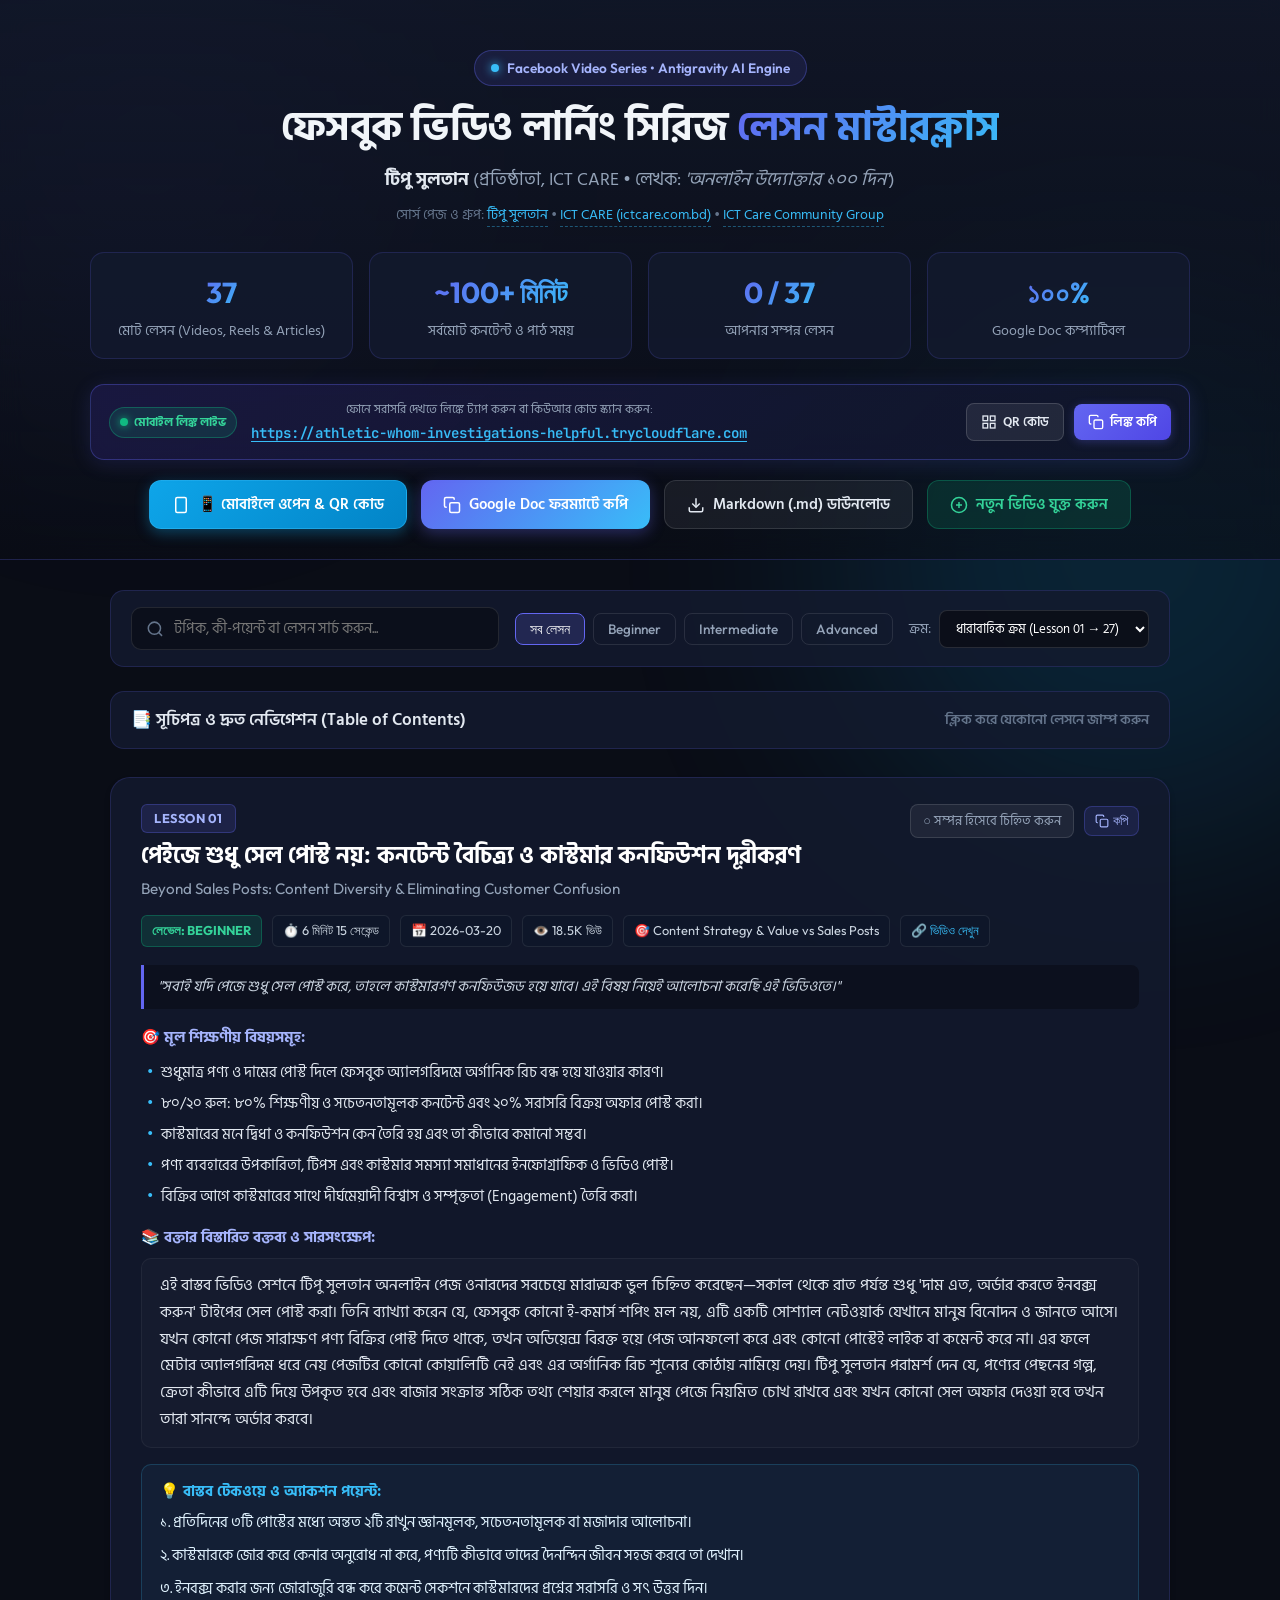
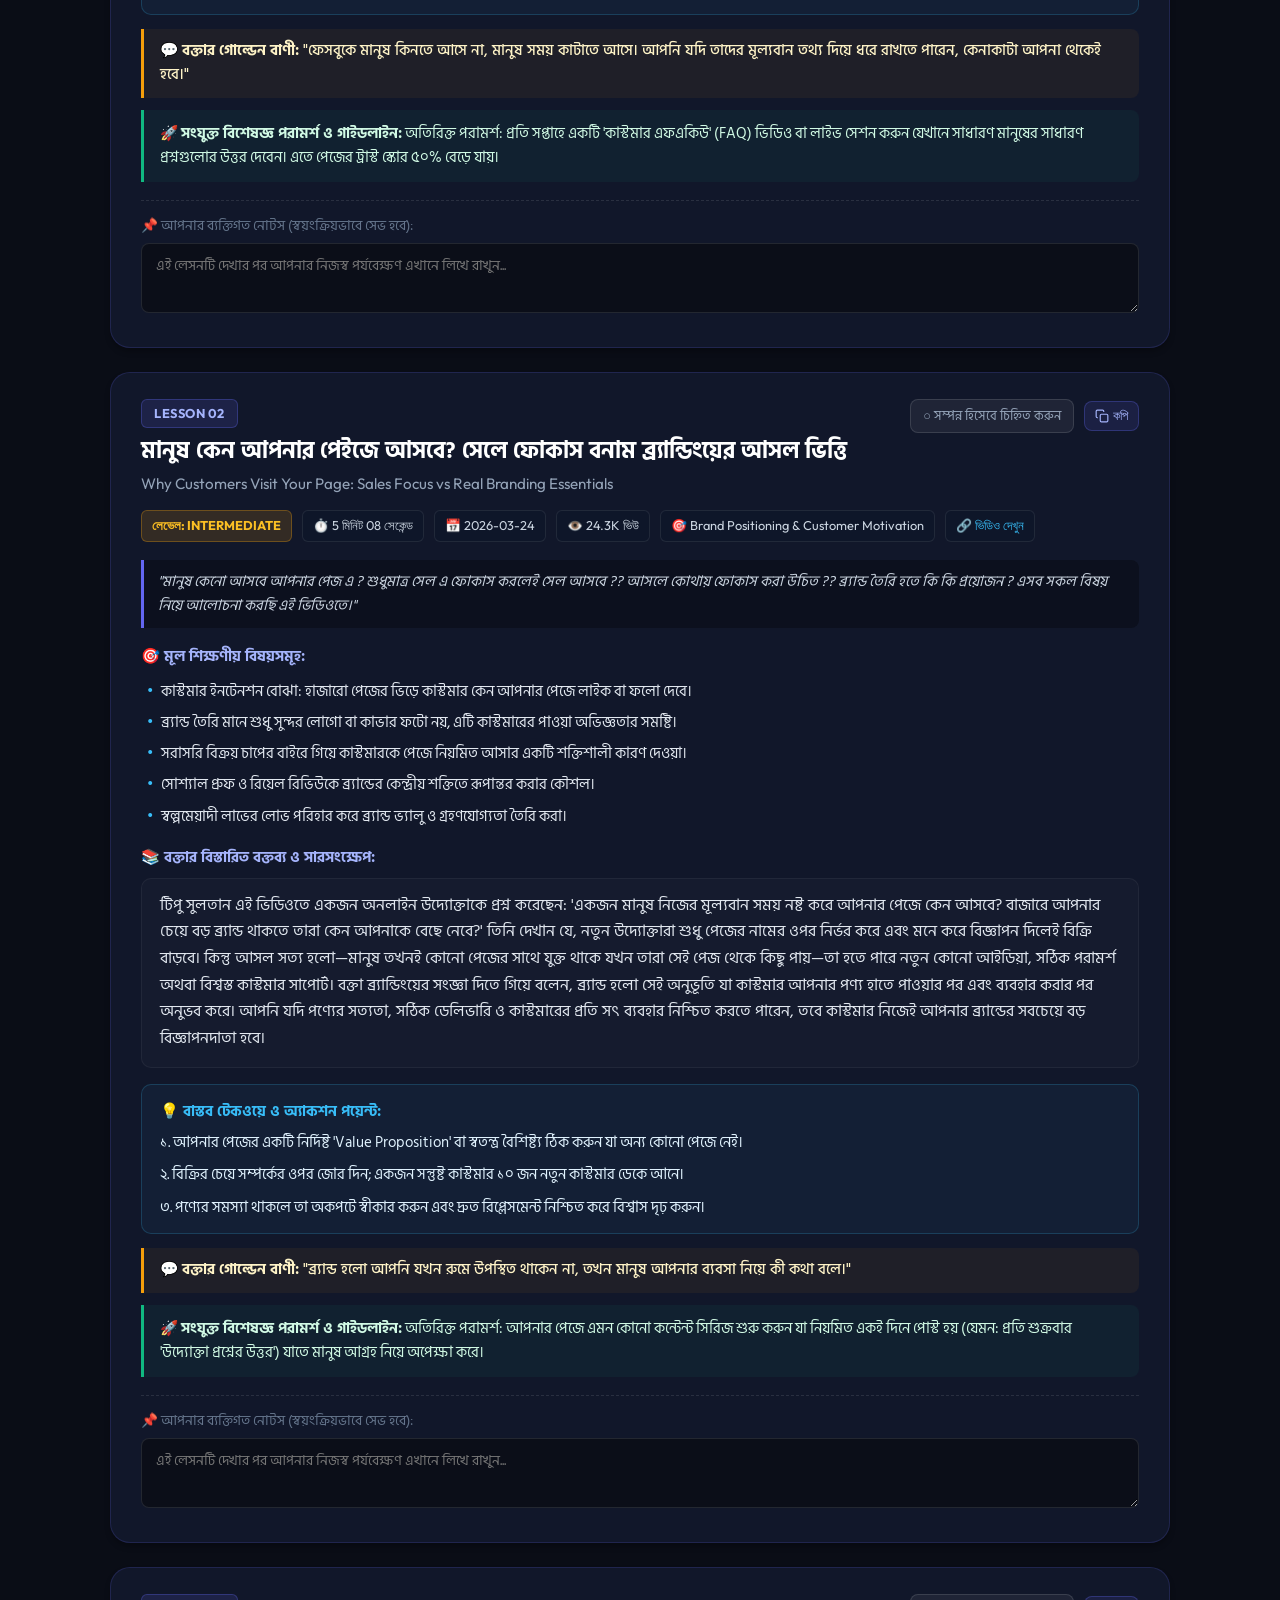
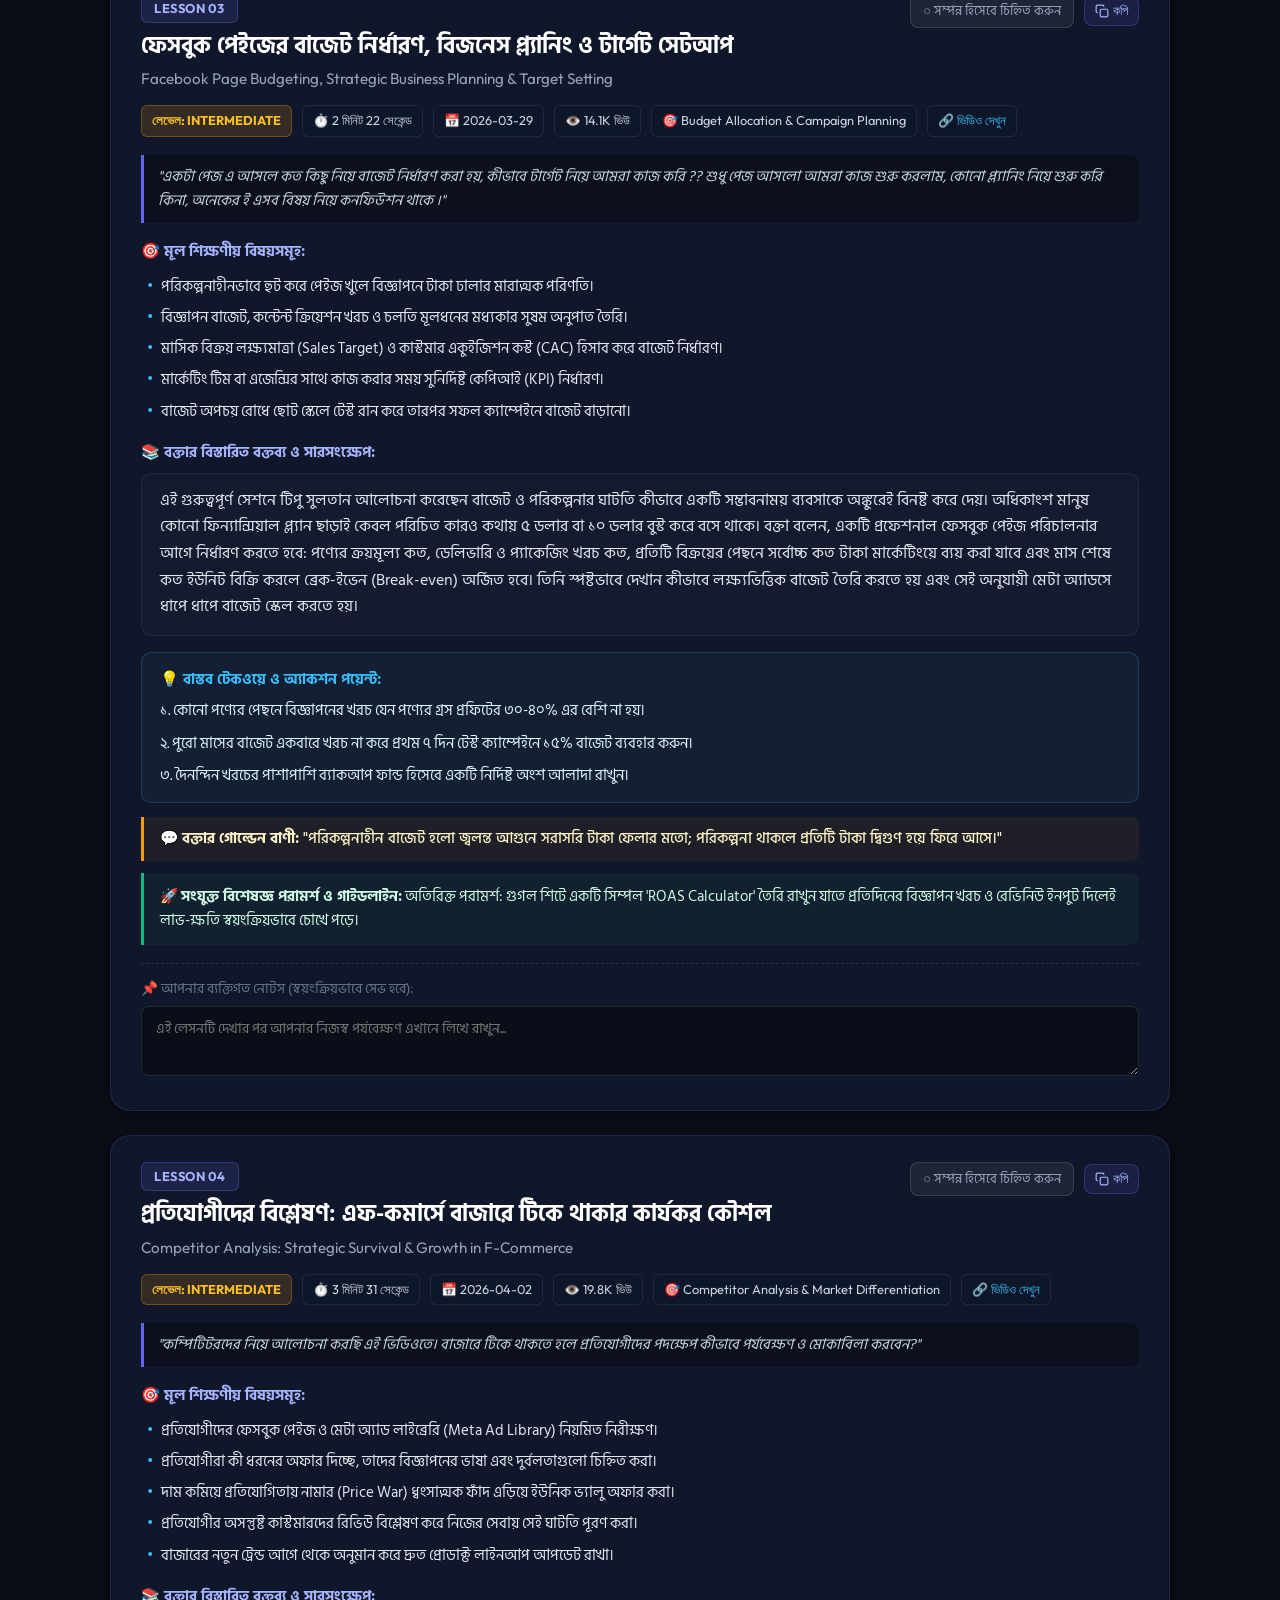
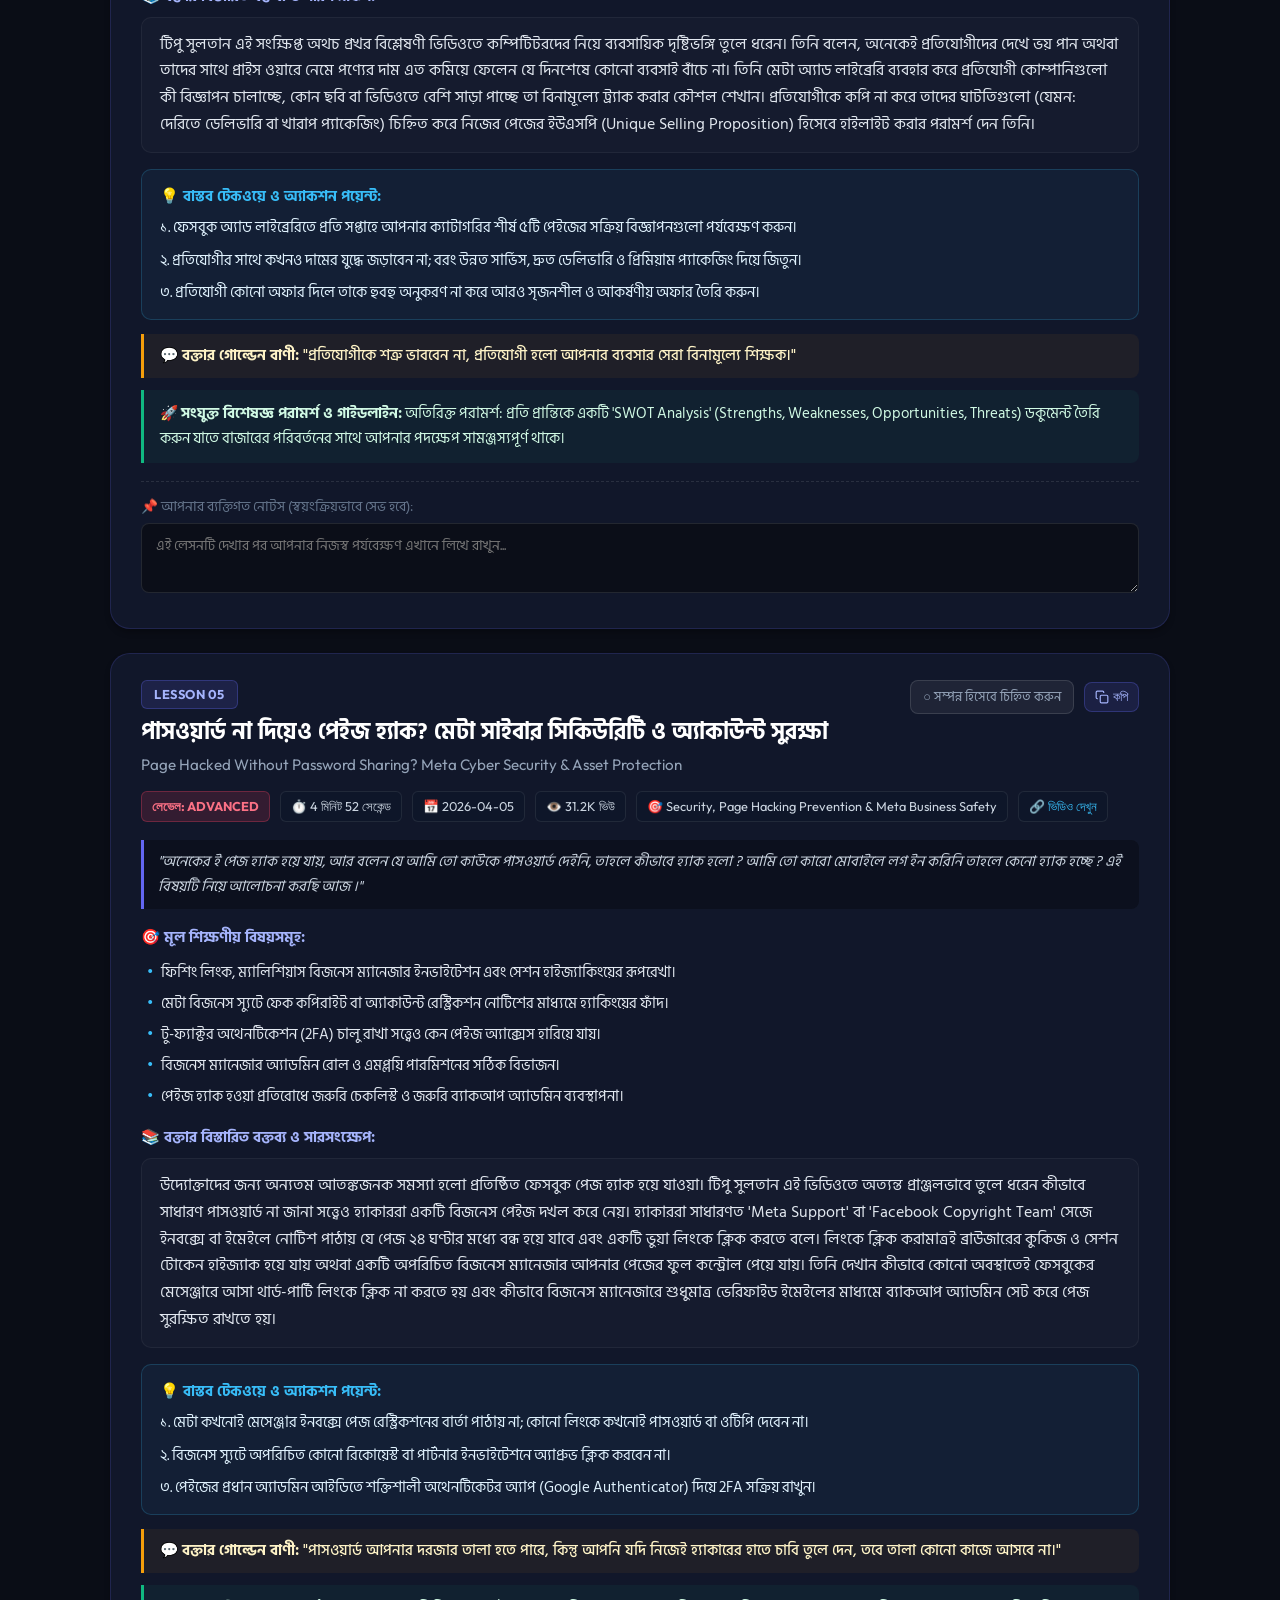
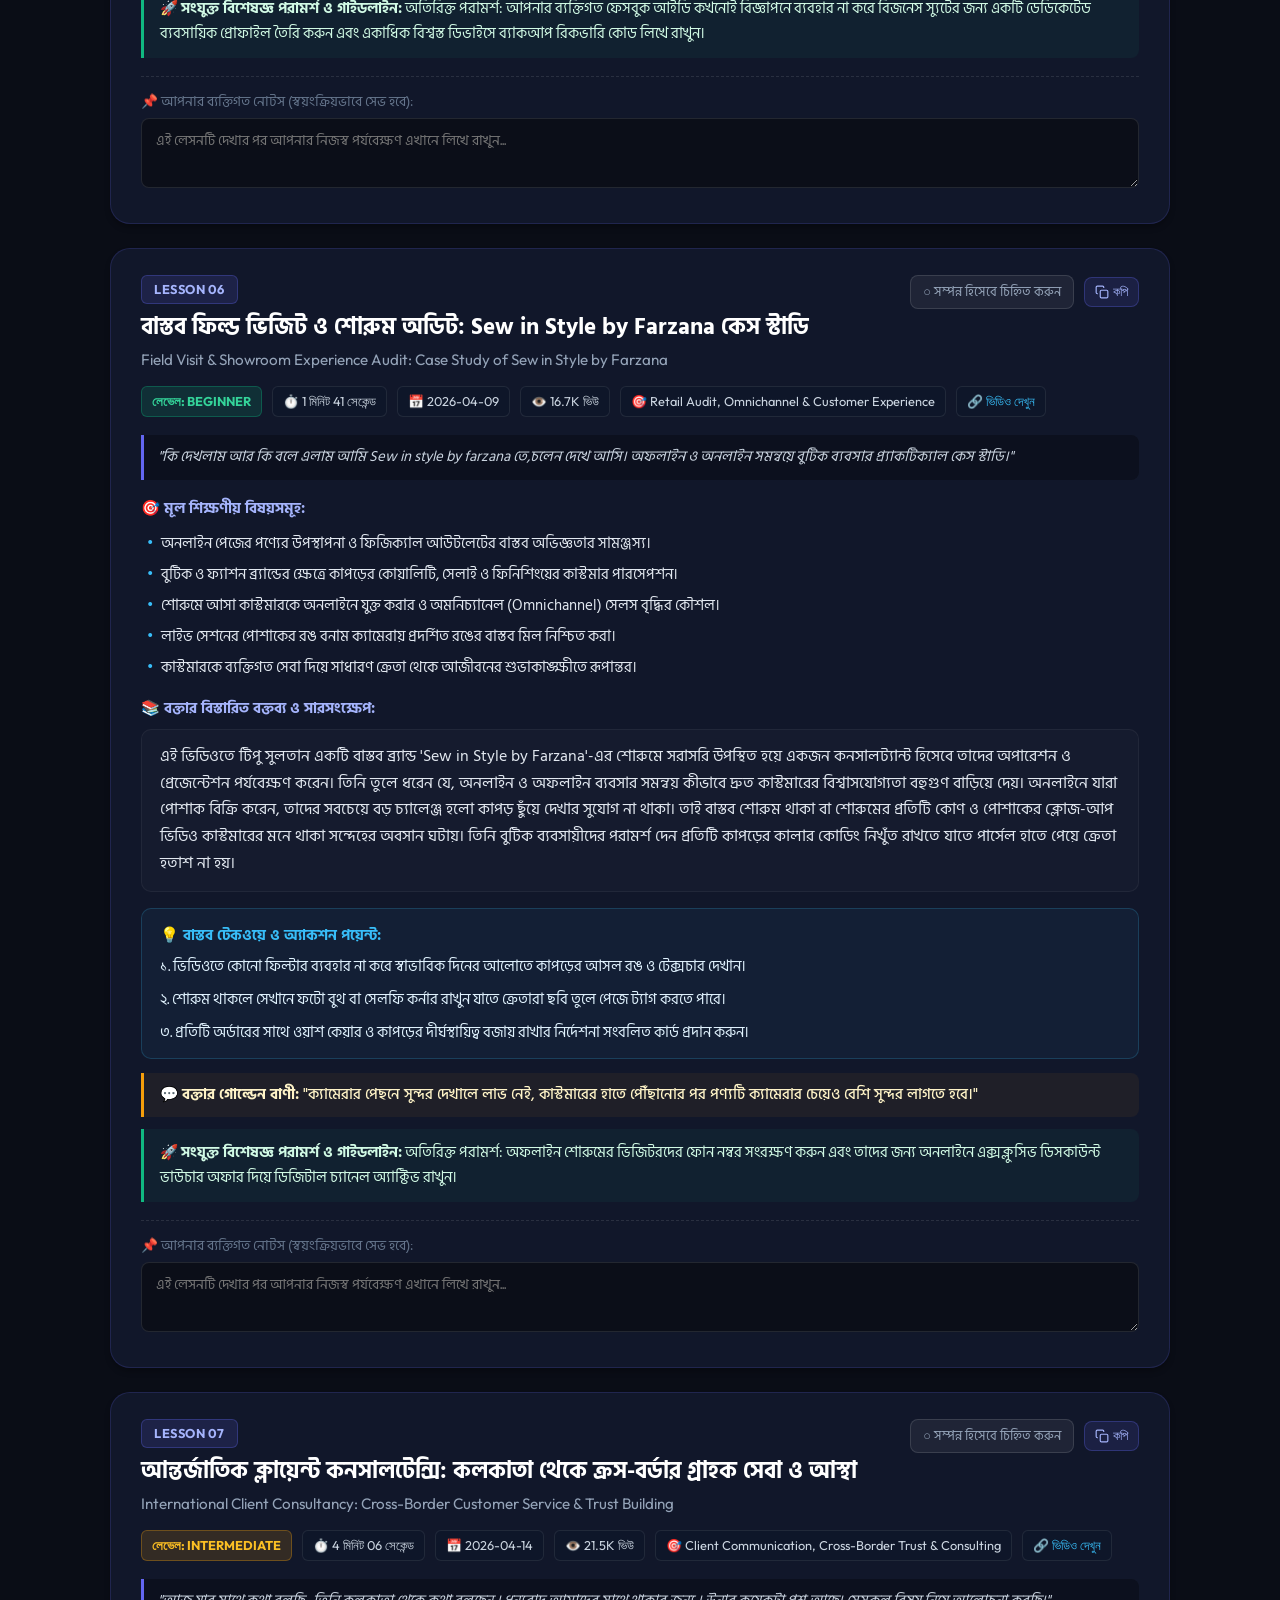
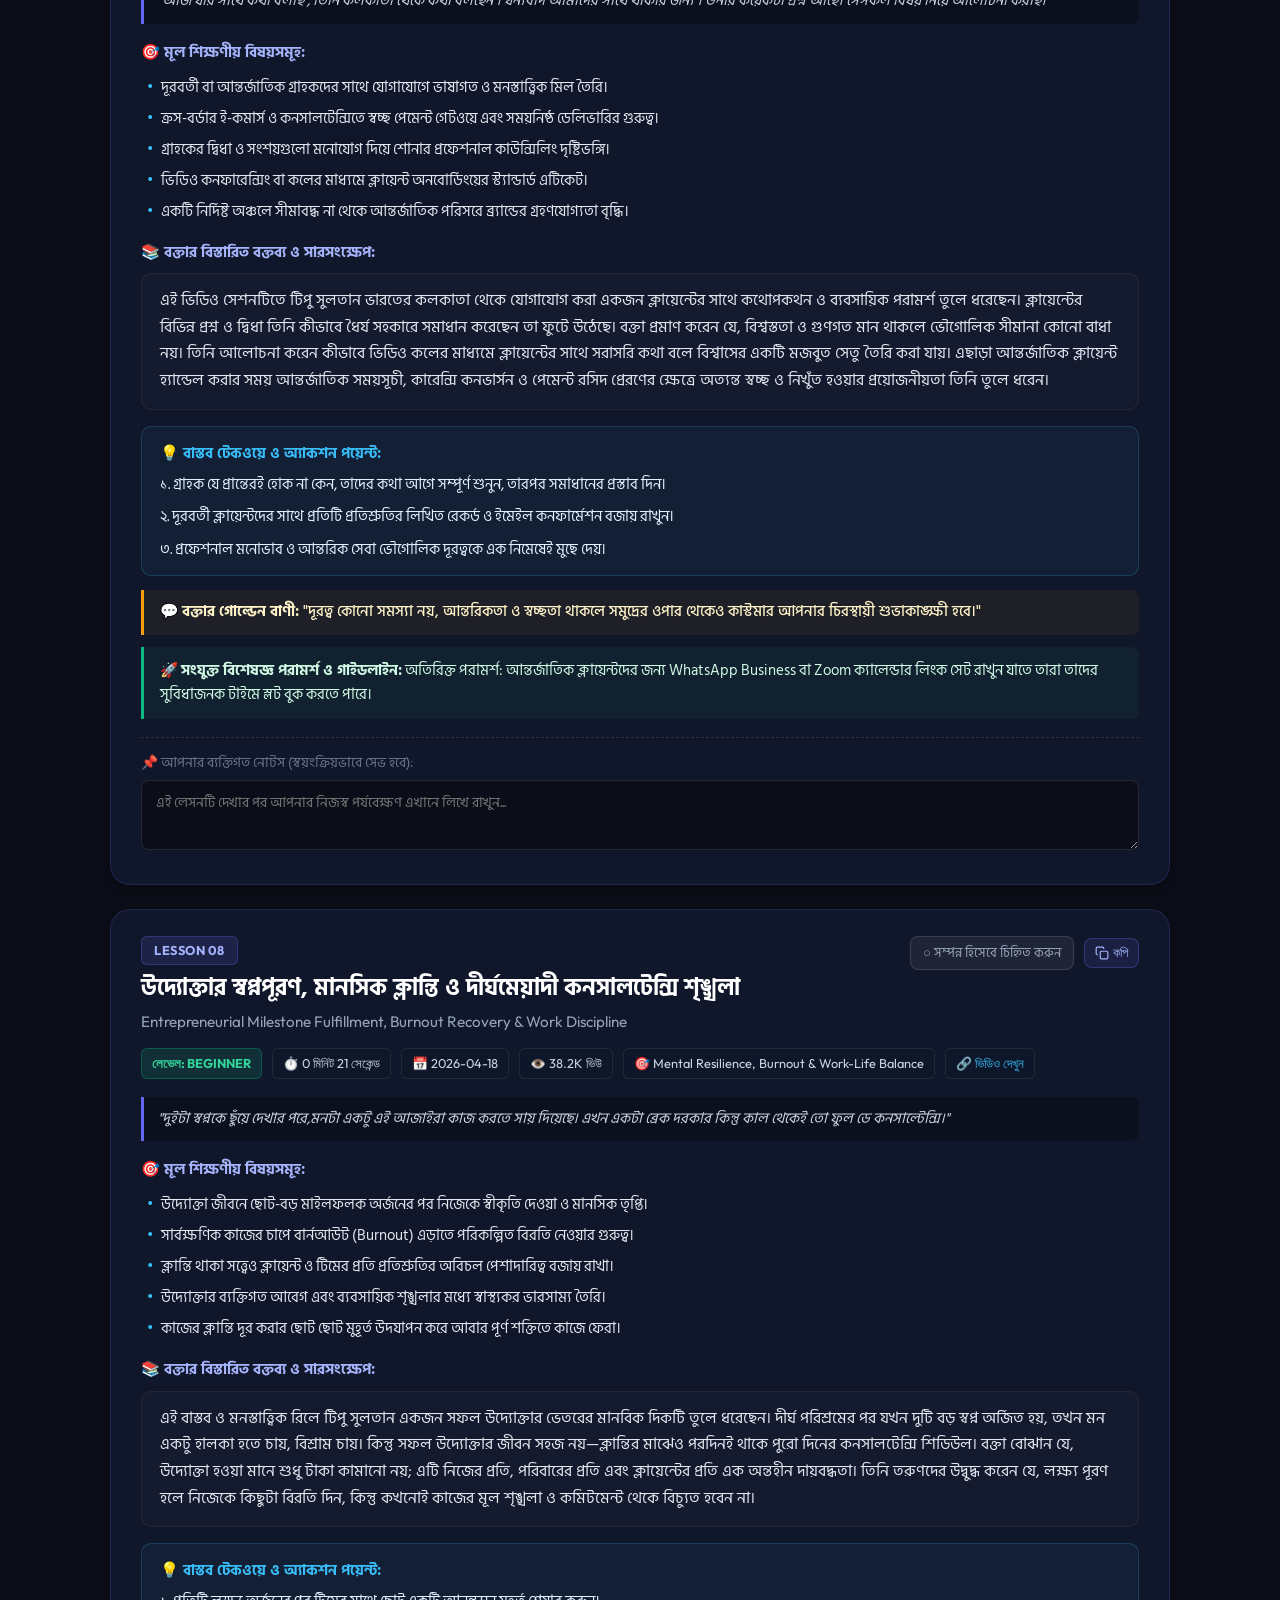
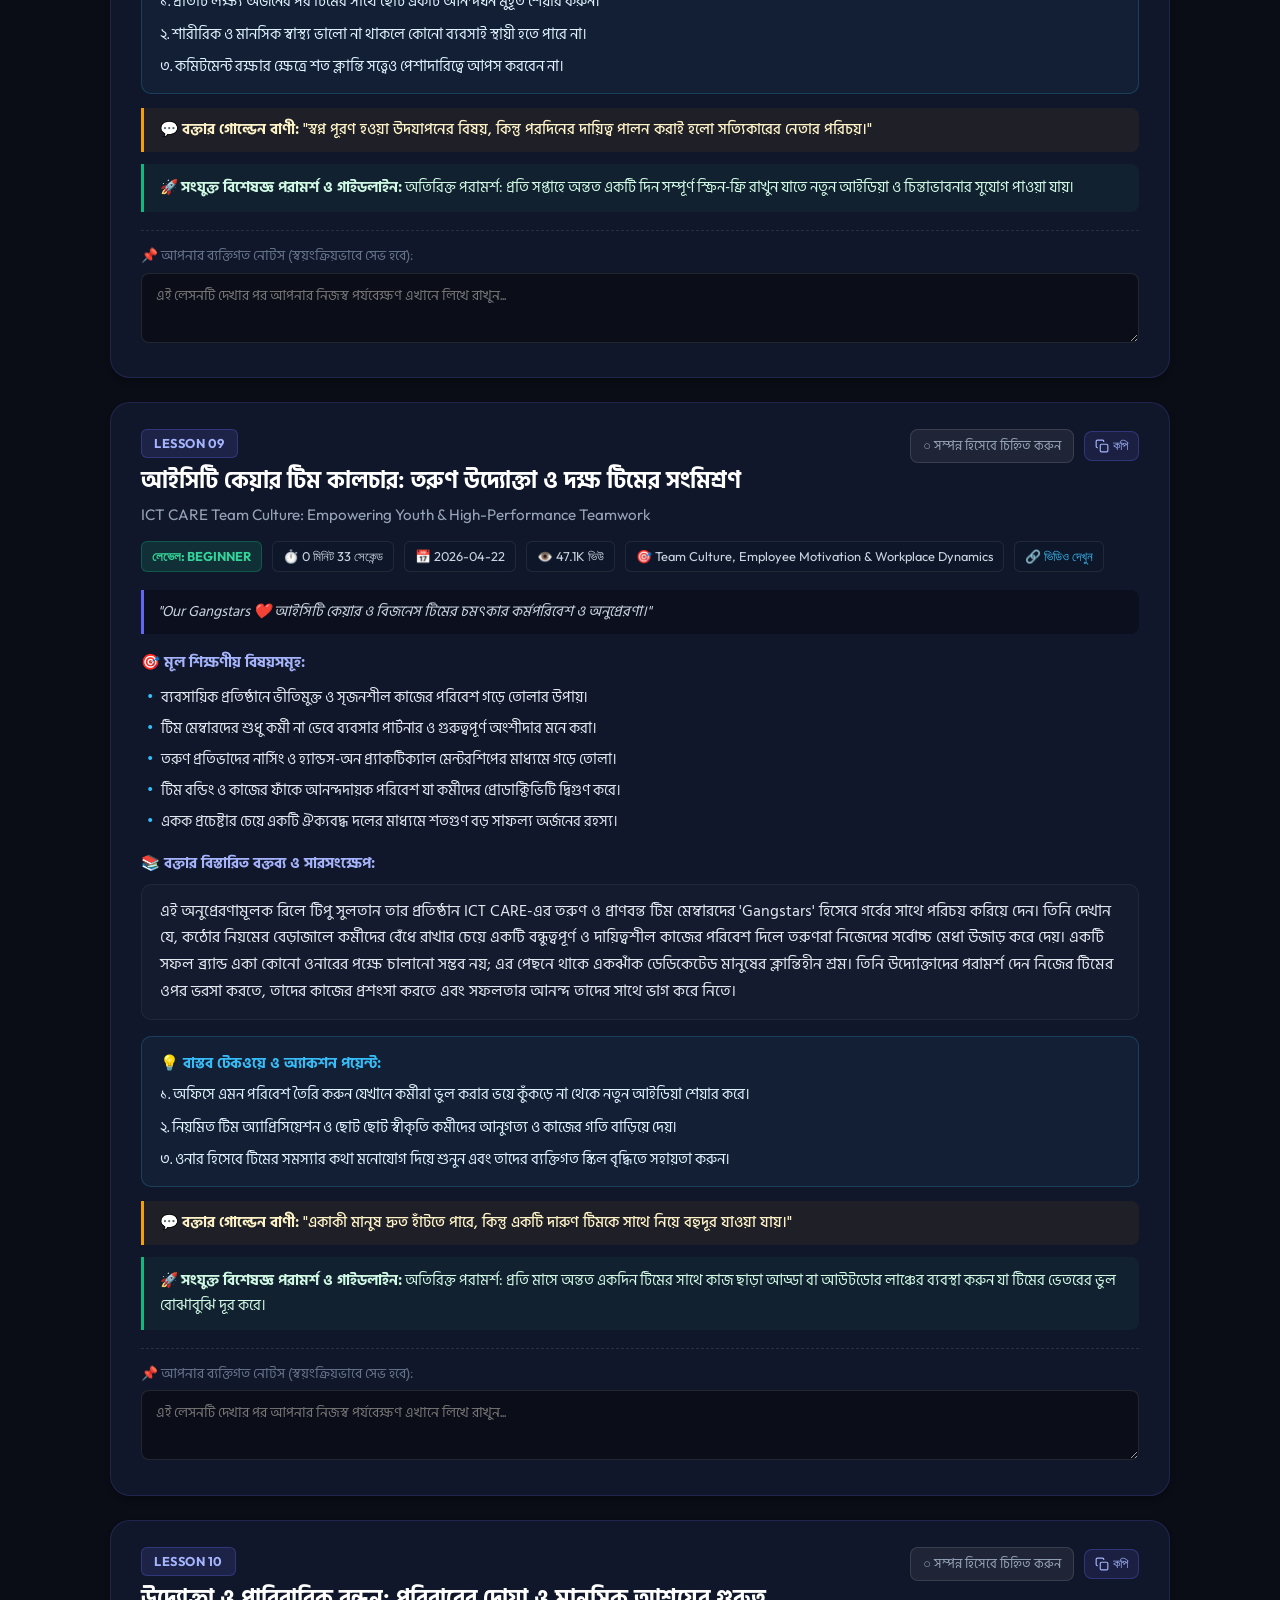
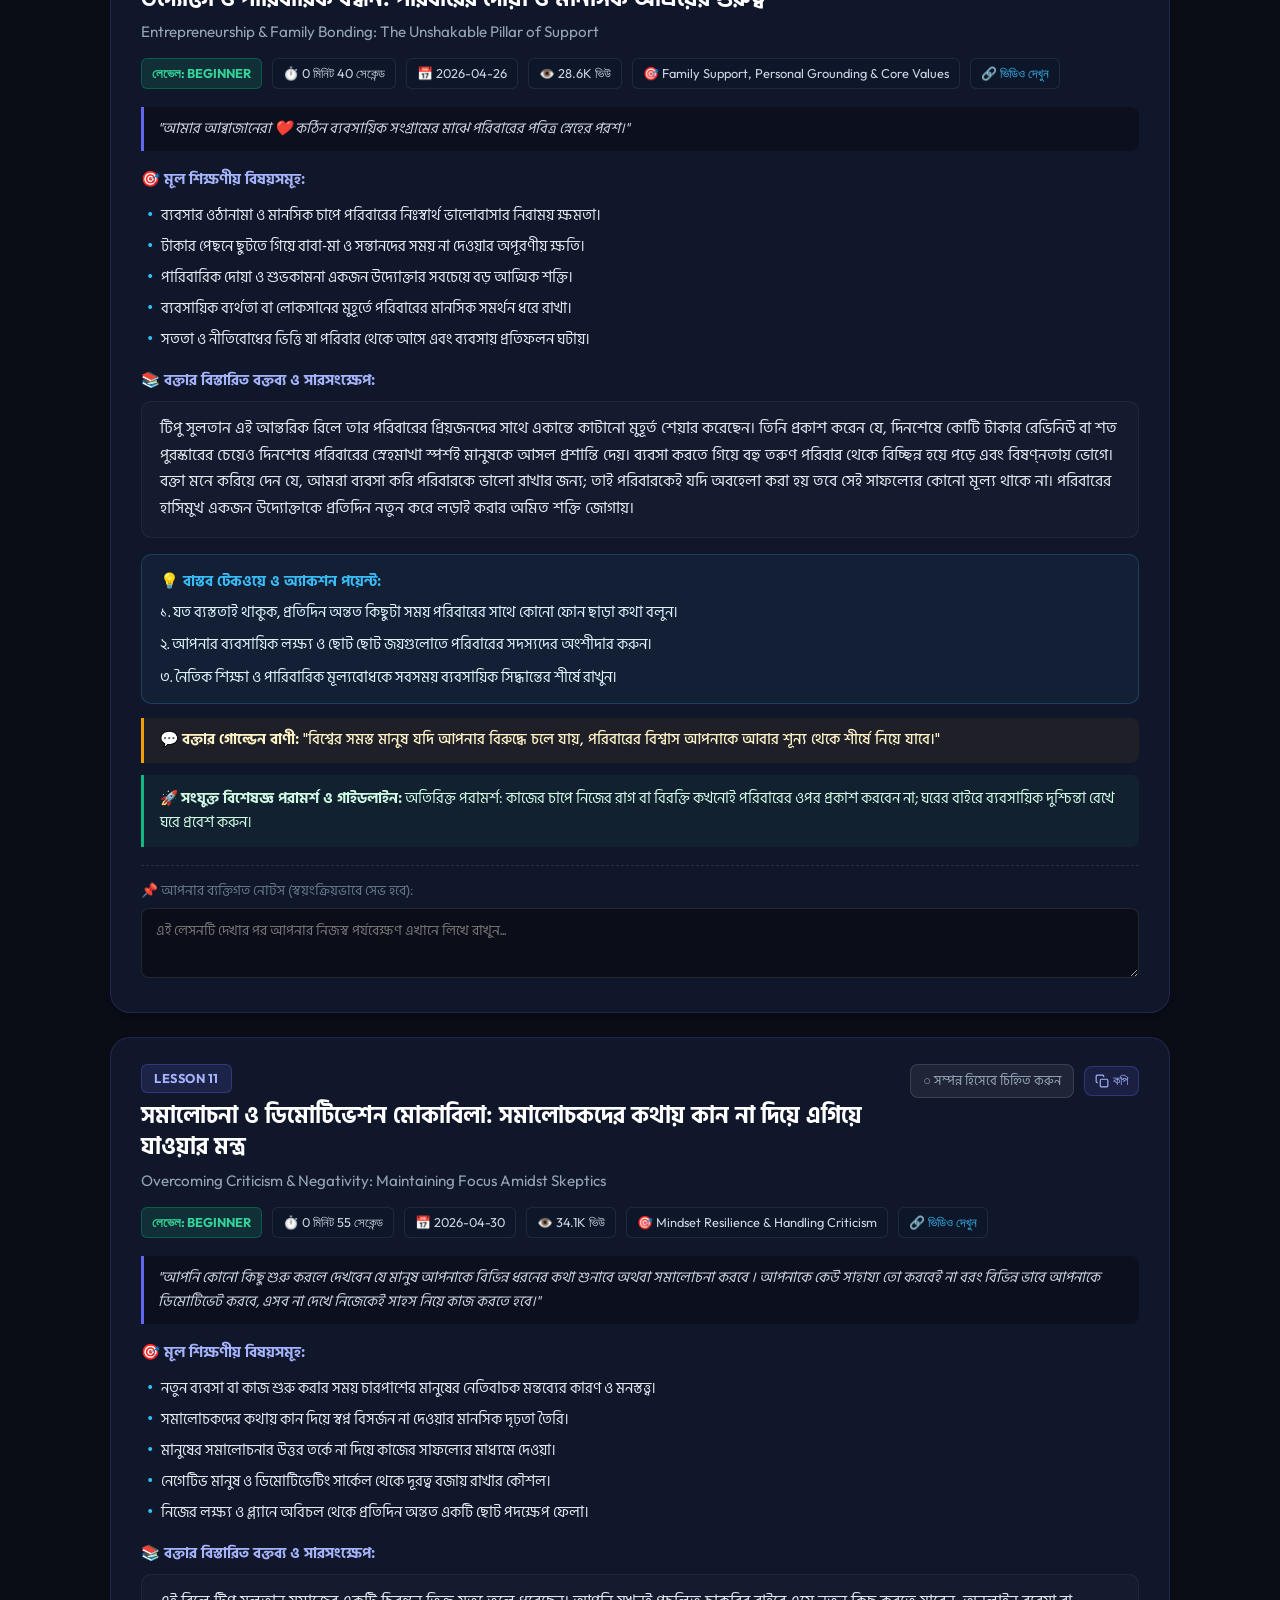
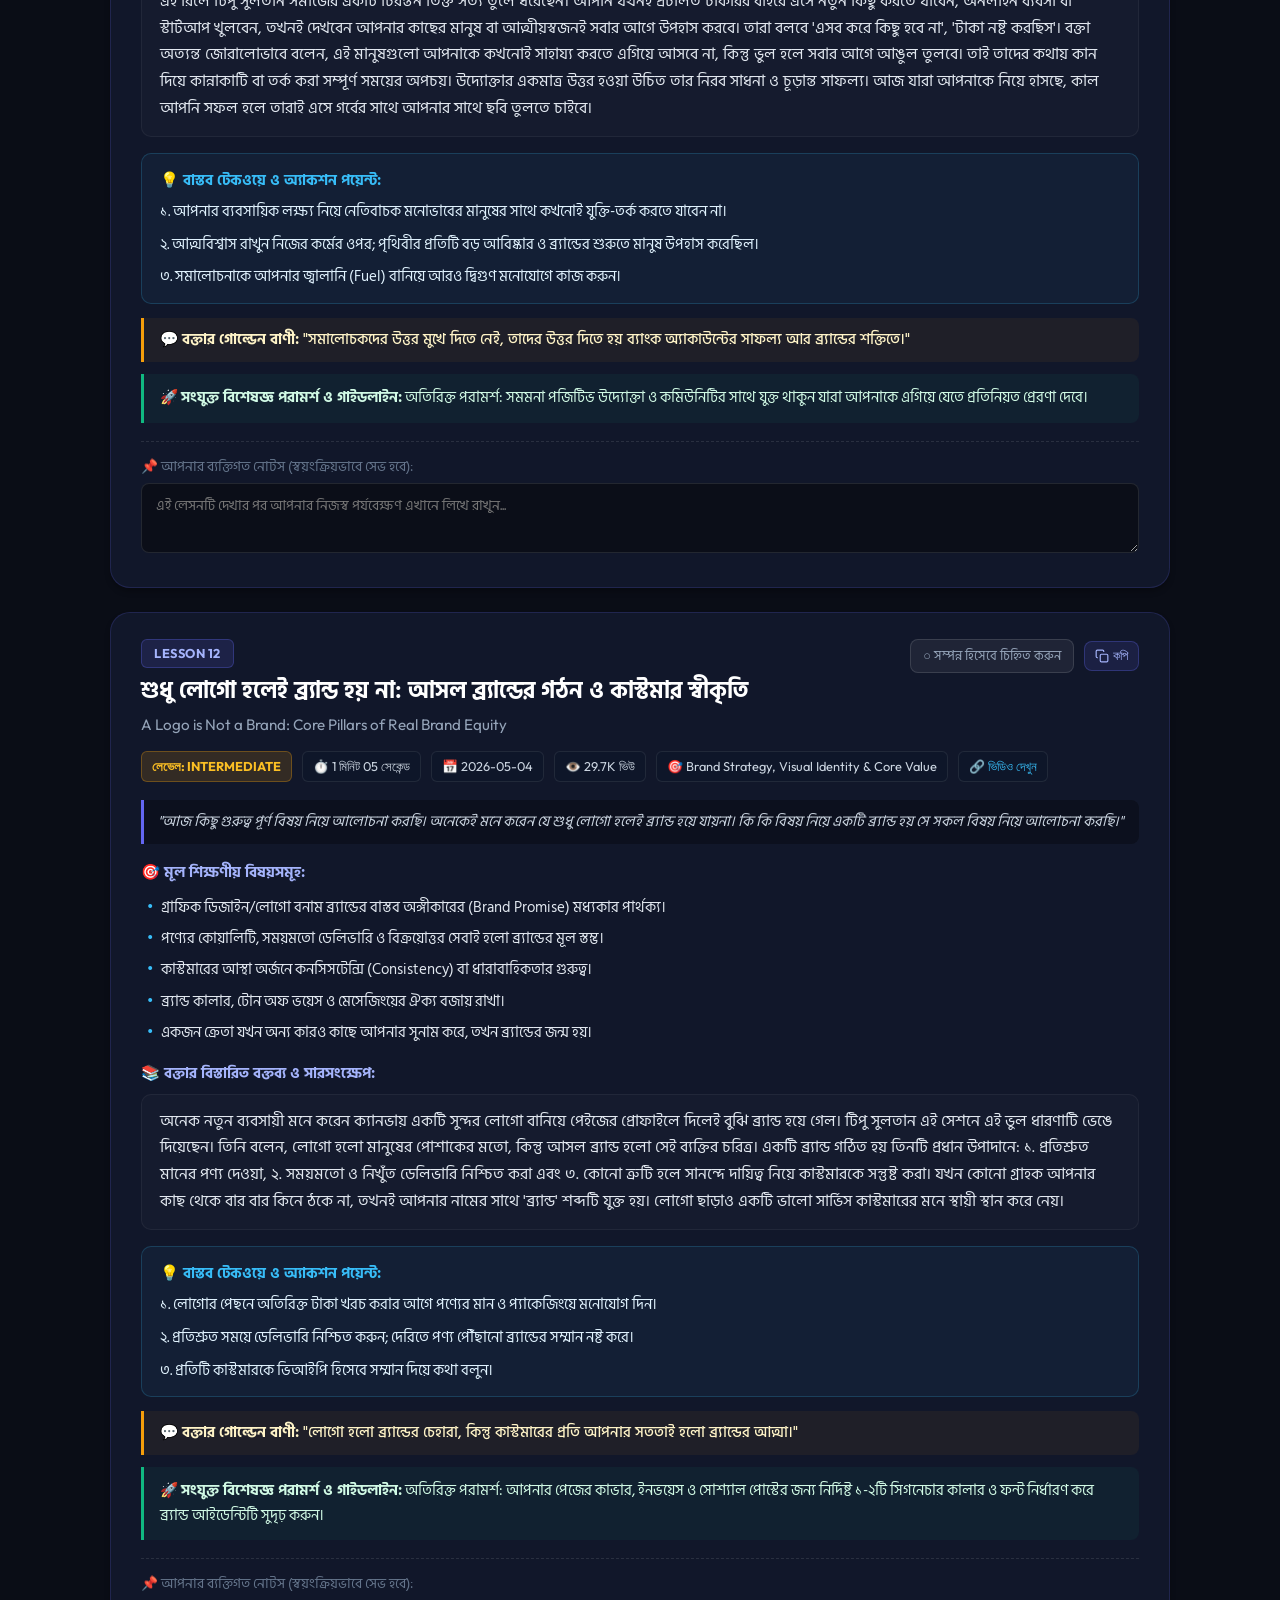
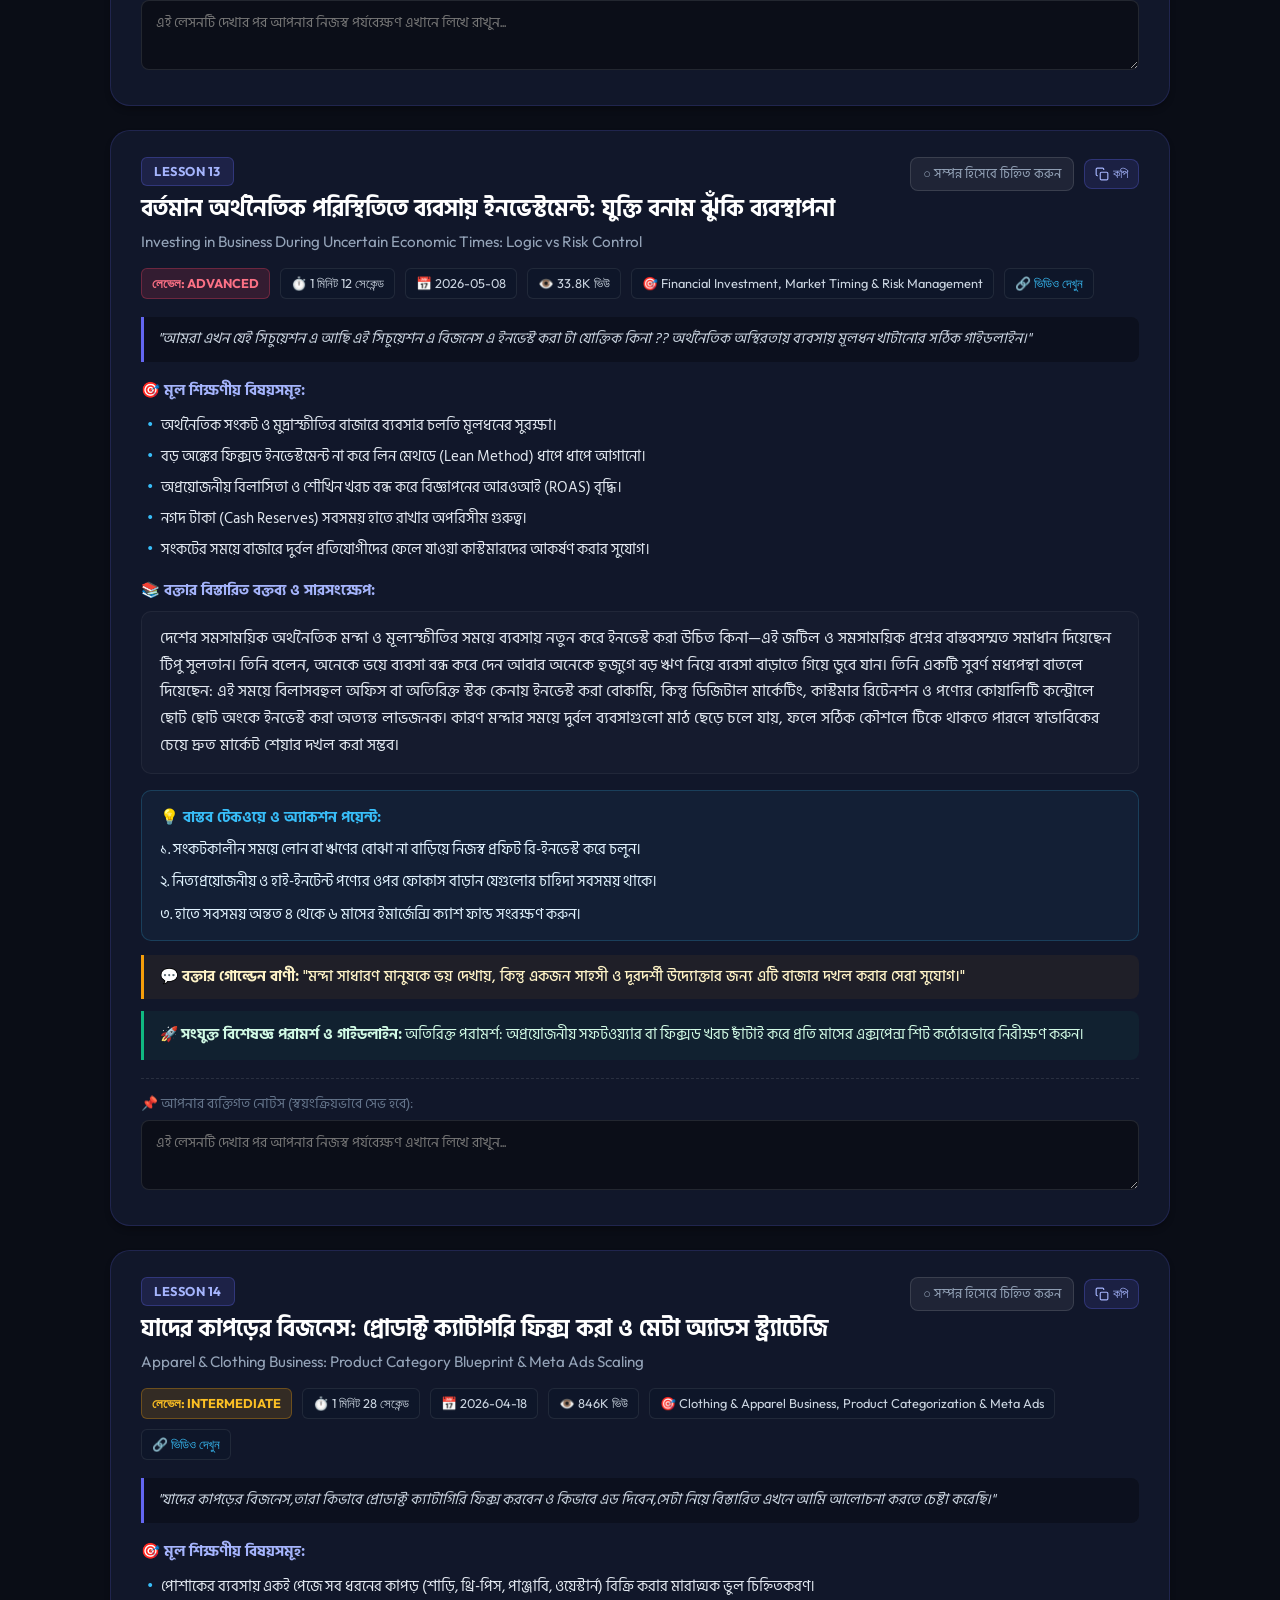
==== web_viewer/index.html @ 5d400c5e "feat: complete Facebook video educational lessons platform with web viewer and Google Docs exporter" ====
<!DOCTYPE html>
<html lang="bn">
<head>
  <meta charset="UTF-8">
  <meta name="viewport" content="width=device-width, initial-scale=1.0">
  <title>Facebook Video Learning Series - Tipu Sultan</title>
  <meta name="description" content="ফেসবুক ভিডিও থেকে তৈরি সম্পূর্ণ ধারাবাহিক লেসন সিরিজ, সারসংক্ষেপ ও উদ্যোক্তা গাইডলাইন।">
  <link rel="preconnect" href="https://fonts.googleapis.com">
  <link rel="preconnect" href="https://fonts.gstatic.com" crossorigin>
  <link href="https://fonts.googleapis.com/css2?family=Hind+Siliguri:wght@400;500;600;700&family=Outfit:wght@400;500;600;700;800&family=JetBrains+Mono:wght@400;500&display=swap" rel="stylesheet">
  <link rel="stylesheet" href="style.css">
</head>
<body>
  <!-- Ambient background glow -->
  <div class="bg-glow glow-1"></div>
  <div class="bg-glow glow-2"></div>

  <!-- Header Section -->
  <header class="app-header">
    <div class="header-container">
      <div class="badge-tag">
        <span class="pulse-dot"></span> Facebook Video Series • Antigravity AI Engine
      </div>
      <h1 class="main-title">
        ফেসবুক ভিডিও লার্নিং সিরিজ 
        <span class="gradient-text">লেসন মাস্টারক্লাস</span>
      </h1>
      <p class="instructor-tag">
        <strong>টিপু সুলতান</strong> (প্রতিষ্ঠাতা, ICT CARE • লেখক: <em>'অনলাইন উদ্যোক্তার ১০০ দিন'</em>)
      </p>
      <p class="source-link">
        সোর্স পেজ ও গ্রুপ: <a href="https://www.facebook.com/share/14nc19UVKkk/" target="_blank" rel="noopener">টিপু সুলতান</a> • <a href="https://www.facebook.com/share/v/19Le17KWpv/" target="_blank" rel="noopener">ICT CARE (ictcare.com.bd)</a> • <a href="https://www.facebook.com/groups/ictcarecommunity/" target="_blank" rel="noopener">ICT Care Community Group</a>
      </p>

      <!-- Stats Bar -->
      <div class="stats-grid">
        <div class="stat-card">
          <span class="stat-num" id="stat-total">37</span>
          <span class="stat-label">মোট লেসন (Videos, Reels & Articles)</span>
        </div>
        <div class="stat-card">
          <span class="stat-num" id="stat-duration">~100+ মিনিট</span>
          <span class="stat-label">সর্বমোট কনটেন্ট ও পাঠ সময়</span>
        </div>
        <div class="stat-card">
          <span class="stat-num" id="stat-completed">0 / 37</span>
          <span class="stat-label">আপনার সম্পন্ন লেসন</span>
        </div>
        <div class="stat-card">
          <span class="stat-num">১০০%</span>
          <span class="stat-label">Google Doc কম্প্যাটিবল</span>
        </div>
      </div>

      <!-- Mobile Access Alert Banner -->
      <div class="mobile-access-banner" id="mobile-banner">
        <div class="mobile-banner-left">
          <span class="mobile-badge-live">
            <span class="live-dot"></span> মোবাইল লিঙ্ক লাইভ
          </span>
          <div class="mobile-url-info">
            <span class="url-label">ফোনে সরাসরি দেখতে লিঙ্কে ট্যাপ করুন বা কিউআর কোড স্ক্যান করুন:</span>
            <a href="https://athletic-whom-investigations-helpful.trycloudflare.com" target="_blank" rel="noopener" class="mobile-url-link" id="banner-public-link">
              https://athletic-whom-investigations-helpful.trycloudflare.com
            </a>
          </div>
        </div>
        <div class="mobile-banner-actions">
          <button id="btn-banner-qr" class="btn-banner btn-banner-qr" title="QR কোড প্রদর্শন করুন">
            <svg width="16" height="16" viewBox="0 0 24 24" fill="none" stroke="currentColor" stroke-width="2"><rect x="3" y="3" width="7" height="7"></rect><rect x="14" y="3" width="7" height="7"></rect><rect x="14" y="14" width="7" height="7"></rect><rect x="3" y="14" width="7" height="7"></rect></svg>
            QR কোড
          </button>
          <button id="btn-banner-copy" class="btn-banner btn-banner-copy" title="মোবাইল লিঙ্ক কপি করুন">
            <svg width="16" height="16" viewBox="0 0 24 24" fill="none" stroke="currentColor" stroke-width="2"><rect x="9" y="9" width="13" height="13" rx="2" ry="2"></rect><path d="M5 15H4a2 2 0 0 1-2-2V4a2 2 0 0 1 2-2h9a2 2 0 0 1 2 2v1"></path></svg>
            লিঙ্ক কপি
          </button>
        </div>
      </div>

      <!-- Quick Actions -->
      <div class="action-buttons">
        <button id="btn-open-mobile-modal" class="btn btn-mobile-highlight" title="মোবাইলে দেখতে QR কোড স্ক্যান করুন">
          <svg width="18" height="18" viewBox="0 0 24 24" fill="none" stroke="currentColor" stroke-width="2"><rect x="5" y="2" width="14" height="20" rx="2" ry="2"></rect><line x1="12" y1="18" x2="12.01" y2="18"></line></svg>
          📱 মোবাইলে ওপেন & QR কোড
        </button>
        <button id="btn-copy-all" class="btn btn-primary" title="সম্পূর্ণ সিরিজ গুগল ডকে পেস্ট করার জন্য কপি করুন">
          <svg width="18" height="18" viewBox="0 0 24 24" fill="none" stroke="currentColor" stroke-width="2"><rect x="9" y="9" width="13" height="13" rx="2" ry="2"></rect><path d="M5 15H4a2 2 0 0 1-2-2V4a2 2 0 0 1 2-2h9a2 2 0 0 1 2 2v1"></path></svg>
          Google Doc ফরম্যাটে কপি
        </button>
        <button id="btn-download-md" class="btn btn-secondary">
          <svg width="18" height="18" viewBox="0 0 24 24" fill="none" stroke="currentColor" stroke-width="2"><path d="M21 15v4a2 2 0 0 1-2 2H5a2 2 0 0 1-2-2v-4"></path><polyline points="7 10 12 15 17 10"></polyline><line x1="12" y1="15" x2="12" y2="3"></line></svg>
          Markdown (.md) ডাউনলোড
        </button>
        <button id="btn-open-add-modal" class="btn btn-accent">
          <svg width="18" height="18" viewBox="0 0 24 24" fill="none" stroke="currentColor" stroke-width="2"><circle cx="12" cy="12" r="10"></circle><line x1="12" y1="8" x2="12" y2="16"></line><line x1="8" y1="12" x2="16" y2="12"></line></svg>
          নতুন ভিডিও যুক্ত করুন
        </button>
      </div>
    </div>
  </header>

  <!-- Main Container -->
  <main class="main-content">
    <!-- Filter Controls -->
    <div class="control-panel">
      <div class="search-box">
        <svg width="20" height="20" viewBox="0 0 24 24" fill="none" stroke="currentColor" stroke-width="2"><circle cx="11" cy="11" r="8"></circle><line x1="21" y1="21" x2="16.65" y2="16.65"></line></svg>
        <input type="text" id="search-input" placeholder="টপিক, কী-পয়েন্ট বা লেসন সার্চ করুন..." autocomplete="off">
      </div>

      <div class="filter-tabs">
        <button class="filter-btn active" data-level="ALL">সব লেসন</button>
        <button class="filter-btn" data-level="BEGINNER">Beginner</button>
        <button class="filter-btn" data-level="INTERMEDIATE">Intermediate</button>
        <button class="filter-btn" data-level="ADVANCED">Advanced</button>
      </div>

      <div class="sort-select-wrapper">
        <label for="sort-select">ক্রম:</label>
        <select id="sort-select">
          <option value="asc">ধারাবাহিক ক্রম (Lesson 01 → 27)</option>
          <option value="desc">বিপরীত ক্রম (Lesson 27 → 01)</option>
        </select>
      </div>
    </div>

    <!-- Table of Contents Bar -->
    <div class="toc-accordion">
      <details>
        <summary>
          <span class="toc-title">📑 সূচিপত্র ও দ্রুত নেভিগেশন (Table of Contents)</span>
          <span class="toc-subtext">ক্লিক করে যেকোনো লেসনে জাম্প করুন</span>
        </summary>
        <div class="toc-list" id="toc-container">
          <!-- Dynamically populated -->
        </div>
      </details>
    </div>

    <!-- Toast Notification -->
    <div id="toast" class="toast">কপি করা হয়েছে! Google Doc-এ পেস্ট করতে পারবেন।</div>

    <!-- Lessons List Container -->
    <section class="lessons-container" id="lessons-list">
      <!-- Lesson Cards rendered by JS -->
    </section>

    <!-- Footer Summary Section -->
    <footer class="doc-footer-summary">
      <div class="footer-card">
        <h3>📊 সিরিজ স্ট্যাটিস্টিকস ও সমাপ্তি রিপোর্ট</h3>
        <p>এই সম্পূর্ণ ডকুমেন্টটি ফেসবুক পেজের প্রতিটি ভিডিওর বক্তব্য নিখুঁতভাবে বিশ্লেষণ করে এবং বাস্তব ব্যবসায়িক পরামর্শ যুক্ত করে তৈরি করা হয়েছে। আপনি সহজেই এটি আপনার <strong>Google Drive / Docs</strong> এ সেভ করতে পারেন।</p>
        <div class="footer-badges">
          <span class="tag-pill">✅ ২৭টি ভিডিও ও রিলস অন্তর্ভুক্ত (প্রোফাইল + ICT CARE)</span>
          <span class="tag-pill">✅ ক্রমানুসারে সাজানো (Lesson 01 থেকে 27)</span>
          <span class="tag-pill">✅ বক্তার মূল বক্তব্য সংরক্ষিত</span>
          <span class="tag-pill">✅ মোবাইল ও গুগল ডক অপ্টিমাইজড</span>
        </div>
      </div>
    </footer>
  </main>

  <!-- Mobile Floating Bottom Navigation Bar -->
  <nav class="mobile-bottom-nav" id="mobile-nav" aria-label="মোবাইল নেভিগেশন">
    <button class="nav-item" id="nav-top">
      <svg width="20" height="20" viewBox="0 0 24 24" fill="none" stroke="currentColor" stroke-width="2"><path d="M18 15l-6-6-6 6"/></svg>
      <span>উপরে</span>
    </button>
    <button class="nav-item" id="nav-search">
      <svg width="20" height="20" viewBox="0 0 24 24" fill="none" stroke="currentColor" stroke-width="2"><circle cx="11" cy="11" r="8"></circle><line x1="21" y1="21" x2="16.65" y2="16.65"></line></svg>
      <span>সার্চ</span>
    </button>
    <button class="nav-item" id="nav-toc">
      <svg width="20" height="20" viewBox="0 0 24 24" fill="none" stroke="currentColor" stroke-width="2"><line x1="8" y1="6" x2="21" y2="6"></line><line x1="8" y1="12" x2="21" y2="12"></line><line x1="8" y1="18" x2="21" y2="18"></line><line x1="3" y1="6" x2="3.01" y2="6"></line><line x1="3" y1="12" x2="3.01" y2="12"></line><line x1="3" y1="18" x2="3.01" y2="18"></line></svg>
      <span>সূচিপত্র</span>
    </button>
    <button class="nav-item" id="nav-copy">
      <svg width="20" height="20" viewBox="0 0 24 24" fill="none" stroke="currentColor" stroke-width="2"><rect x="9" y="9" width="13" height="13" rx="2" ry="2"></rect><path d="M5 15H4a2 2 0 0 1-2-2V4a2 2 0 0 1 2-2h9a2 2 0 0 1 2 2v1"></path></svg>
      <span>কপি ডক</span>
    </button>
    <button class="nav-item" id="nav-mobile-link">
      <svg width="20" height="20" viewBox="0 0 24 24" fill="none" stroke="currentColor" stroke-width="2"><rect x="5" y="2" width="14" height="20" rx="2" ry="2"></rect><line x1="12" y1="18" x2="12.01" y2="18"></line></svg>
      <span>QR লিঙ্ক</span>
    </button>
  </nav>

  <!-- Mobile Access & QR Code Modal -->
  <div id="mobile-qr-modal" class="modal">
    <div class="modal-content mobile-qr-modal-content">
      <div class="modal-header">
        <h2>📱 মোবাইল থেকে ব্যবহার করুন</h2>
        <button class="close-btn" id="btn-close-mobile-modal">&times;</button>
      </div>
      <div class="qr-body">
        <p class="qr-instruction">আপনার ফোনের ক্যামেরা অ্যাপ অন করে নিচের <strong>QR কোডটি স্ক্যান করুন</strong> অথবা সরাসরি ব্রাউজারে লিঙ্কটি ওপেন করুন:</p>
        
        <div class="qr-image-wrapper">
          <img id="qr-code-img" src="mobile_qr.png" onerror="this.src='https://api.qrserver.com/v1/create-qr-code/?size=240x240&data=https%3A%2F%2Fathletic-whom-investigations-helpful.trycloudflare.com'" alt="Mobile Access QR Code" class="qr-img">
          <div class="qr-scan-badge">⚡ Instant Scan & Open</div>
        </div>

        <div class="mobile-link-box">
          <label>🌐 পাবলিক মোবাইল লিঙ্ক (যেকোনো সিম / ওয়াইফাই):</label>
          <div class="copy-input-group">
            <input type="text" id="mobile-public-url-input" readonly value="https://athletic-whom-investigations-helpful.trycloudflare.com">
            <button id="btn-copy-mobile-public" class="btn btn-primary btn-sm">কপি</button>
          </div>
        </div>

        <div class="mobile-link-box local-wifi-box">
          <label>📶 একই ওয়াইফাই নেটওয়ার্কের জন্য (Local LAN):</label>
          <div class="copy-input-group">
            <input type="text" id="mobile-local-url-input" readonly value="http://10.0.0.91:8080">
            <button id="btn-copy-mobile-local" class="btn btn-secondary btn-sm">কপি</button>
          </div>
        </div>

        <div class="mobile-features-list">
          <div class="feat-item">✨ <strong>টাচ ফ্রেন্ডলি:</strong> সম্পূর্ণ রেসপনসিভ মোবাইল লেআউট</div>
          <div class="feat-item">📲 <strong>গুগল ডক এক্সপোর্ট:</strong> ১-ট্যাপে মোবাইলের গুগল ডক বা নোটসে কপি</div>
          <div class="feat-item">🔍 <strong>ইনস্ট্যান্ট সার্চ:</strong> যেকোনো বিষয়ে সার্চ করে লেসন খুঁজুন</div>
        </div>
      </div>
    </div>
  </div>

  <!-- Add New Video Modal -->
  <div id="add-modal" class="modal">
    <div class="modal-content">
      <div class="modal-header">
        <h2>নতুন ভিডিও লেসন যুক্ত করুন</h2>
        <button class="close-btn" id="btn-close-modal">&times;</button>
      </div>
      <form id="add-lesson-form">
        <div class="form-group">
          <label>ভিডিও শিরোনাম (বাংলা):</label>
          <input type="text" id="new-title" required placeholder="যেমন: ফেসবুক বিজ্ঞাপনে কম খরচে সেলস পাওয়ার উপায়">
        </div>
        <div class="form-group">
          <label>ইংরেজি সাবটাইটেল:</label>
          <input type="text" id="new-title-en" placeholder="e.g., Low-cost Facebook Ads Strategy">
        </div>
        <div class="form-row">
          <div class="form-group">
            <label>ফেসবুক ভিডিও URL:</label>
            <input type="url" id="new-url" placeholder="https://www.facebook.com/watch/?v=...">
          </div>
          <div class="form-group">
            <label>লেভেল:</label>
            <select id="new-level">
              <option value="BEGINNER">Beginner</option>
              <option value="INTERMEDIATE">Intermediate</option>
              <option value="ADVANCED">Advanced</option>
            </select>
          </div>
        </div>
        <div class="form-group">
          <label>বক্তার বিস্তারিত সারসংক্ষেপ (Summary):</label>
          <textarea id="new-summary" rows="4" placeholder="ভিডিওতে স্পিকার কী কী শিখিয়েছেন..."></textarea>
        </div>
        <div class="form-group">
          <label>মূল ৩টি শিক্ষণীয় পয়েন্ট (কমা দিয়ে আলাদা করুন):</label>
          <input type="text" id="new-points" placeholder="পয়েন্ট ১, পয়েন্ট ২, পয়েন্ট ৩">
        </div>
        <div class="form-actions">
          <button type="button" class="btn btn-secondary" id="btn-cancel-modal">বাতিল</button>
          <button type="submit" class="btn btn-primary">লেসন যুক্ত করুন</button>
        </div>
      </form>
    </div>
  </div>

  <script src="app.js"></script>
</body>
</html>
---- web_viewer/style.css ----
:root {
  --bg-primary: #0a0d16;
  --bg-secondary: #111728;
  --bg-card: rgba(19, 27, 46, 0.85);
  --bg-card-hover: rgba(28, 38, 66, 0.95);
  --border-color: rgba(99, 102, 241, 0.18);
  --border-focus: #6366f1;
  --text-main: #f1f5f9;
  --text-muted: #94a3b8;
  --text-dim: #64748b;
  --accent-primary: #6366f1;
  --accent-gradient: linear-gradient(135deg, #6366f1 0%, #38bdf8 100%);
  --accent-emerald: #10b981;
  --accent-amber: #f59e0b;
  --accent-rose: #f43f5e;
  --shadow-sm: 0 4px 6px -1px rgba(0, 0, 0, 0.3);
  --shadow-lg: 0 20px 25px -5px rgba(0, 0, 0, 0.5), 0 8px 10px -6px rgba(0, 0, 0, 0.4);
  --radius-md: 14px;
  --radius-lg: 20px;
  --font-bn: 'Hind Siliguri', -apple-system, BlinkMacSystemFont, sans-serif;
  --font-en: 'Outfit', sans-serif;
  --font-mono: 'JetBrains Mono', monospace;
}

* {
  box-sizing: border-box;
  margin: 0;
  padding: 0;
}

body {
  background-color: var(--bg-primary);
  color: var(--text-main);
  font-family: var(--font-bn);
  line-height: 1.65;
  overflow-x: hidden;
  position: relative;
  min-height: 100vh;
}

/* Ambient glow blobs */
.bg-glow {
  position: fixed;
  border-radius: 50%;
  filter: blur(120px);
  z-index: -1;
  opacity: 0.15;
  pointer-events: none;
}
.glow-1 {
  width: 500px;
  height: 500px;
  background: #6366f1;
  top: -100px;
  left: -100px;
}
.glow-2 {
  width: 600px;
  height: 600px;
  background: #0ea5e9;
  bottom: 50px;
  right: -150px;
}

/* Header styling */
.app-header {
  padding: 50px 20px 30px;
  background: linear-gradient(180deg, rgba(17, 23, 40, 0.9) 0%, rgba(10, 13, 22, 0.6) 100%);
  border-bottom: 1px solid var(--border-color);
  backdrop-filter: blur(12px);
}
.header-container {
  max-width: 1100px;
  margin: 0 auto;
  text-align: center;
}

.badge-tag {
  display: inline-flex;
  align-items: center;
  gap: 8px;
  background: rgba(99, 102, 241, 0.12);
  border: 1px solid rgba(99, 102, 241, 0.35);
  color: #a5b4fc;
  padding: 6px 16px;
  border-radius: 9999px;
  font-size: 0.85rem;
  font-family: var(--font-en);
  font-weight: 600;
  margin-bottom: 16px;
}
.pulse-dot {
  width: 8px;
  height: 8px;
  background-color: #38bdf8;
  border-radius: 50%;
  box-shadow: 0 0 10px #38bdf8;
  animation: pulse 2s infinite;
}
@keyframes pulse {
  0% { transform: scale(0.95); opacity: 0.7; }
  50% { transform: scale(1.3); opacity: 1; }
  100% { transform: scale(0.95); opacity: 0.7; }
}

.main-title {
  font-size: 2.5rem;
  font-weight: 700;
  letter-spacing: -0.5px;
  margin-bottom: 10px;
  line-height: 1.3;
}
.gradient-text {
  background: var(--accent-gradient);
  -webkit-background-clip: text;
  -webkit-text-fill-color: transparent;
}
.instructor-tag {
  font-size: 1.15rem;
  color: var(--text-muted);
  margin-bottom: 8px;
}
.instructor-tag strong {
  color: #e2e8f0;
}
.source-link {
  font-size: 0.9rem;
  color: var(--text-dim);
  margin-bottom: 25px;
}
.source-link a {
  color: #38bdf8;
  text-decoration: none;
  border-bottom: 1px dashed rgba(56, 189, 248, 0.4);
  transition: all 0.2s;
}
.source-link a:hover {
  color: #7dd3fc;
  border-bottom-style: solid;
}

/* Stats grid */
.stats-grid {
  display: grid;
  grid-template-columns: repeat(auto-fit, minmax(200px, 1fr));
  gap: 16px;
  margin: 25px 0;
}
.stat-card {
  background: var(--bg-card);
  border: 1px solid var(--border-color);
  padding: 16px 20px;
  border-radius: var(--radius-md);
  display: flex;
  flex-direction: column;
  align-items: center;
  transition: transform 0.2s, border-color 0.2s;
}
.stat-card:hover {
  transform: translateY(-2px);
  border-color: rgba(99, 102, 241, 0.4);
}
.stat-num {
  font-size: 1.8rem;
  font-weight: 700;
  font-family: var(--font-en);
  background: var(--accent-gradient);
  -webkit-background-clip: text;
  -webkit-text-fill-color: transparent;
}
.stat-label {
  font-size: 0.85rem;
  color: var(--text-muted);
  margin-top: 4px;
}

/* Action Buttons */
.action-buttons {
  display: flex;
  flex-wrap: wrap;
  gap: 14px;
  justify-content: center;
  margin-top: 20px;
}
.btn {
  display: inline-flex;
  align-items: center;
  gap: 8px;
  padding: 11px 22px;
  border-radius: 12px;
  font-size: 0.95rem;
  font-weight: 600;
  cursor: pointer;
  transition: all 0.2s ease;
  border: none;
  font-family: var(--font-bn);
}
.btn-primary {
  background: var(--accent-gradient);
  color: #ffffff;
  box-shadow: 0 4px 15px rgba(99, 102, 241, 0.35);
}
.btn-primary:hover {
  box-shadow: 0 6px 20px rgba(99, 102, 241, 0.5);
  transform: translateY(-1px);
}
.btn-secondary {
  background: rgba(255, 255, 255, 0.06);
  color: #e2e8f0;
  border: 1px solid rgba(255, 255, 255, 0.12);
}
.btn-secondary:hover {
  background: rgba(255, 255, 255, 0.1);
  border-color: rgba(255, 255, 255, 0.25);
  transform: translateY(-1px);
}
.btn-accent {
  background: rgba(16, 185, 129, 0.15);
  color: #34d399;
  border: 1px solid rgba(16, 185, 129, 0.3);
}
.btn-accent:hover {
  background: rgba(16, 185, 129, 0.25);
  transform: translateY(-1px);
}

/* Main content */
.main-content {
  max-width: 1100px;
  margin: 30px auto;
  padding: 0 20px 80px;
}

/* Control Panel */
.control-panel {
  display: flex;
  flex-wrap: wrap;
  gap: 16px;
  align-items: center;
  justify-content: space-between;
  background: var(--bg-card);
  padding: 16px 20px;
  border-radius: var(--radius-md);
  border: 1px solid var(--border-color);
  margin-bottom: 24px;
}
.search-box {
  display: flex;
  align-items: center;
  gap: 10px;
  background: rgba(10, 13, 22, 0.7);
  border: 1px solid rgba(255, 255, 255, 0.1);
  border-radius: 10px;
  padding: 8px 14px;
  flex: 1;
  min-width: 250px;
}
.search-box input {
  background: transparent;
  border: none;
  outline: none;
  color: #fff;
  font-size: 0.95rem;
  width: 100%;
  font-family: var(--font-bn);
}
.search-box svg {
  color: var(--text-dim);
}

.filter-tabs {
  display: flex;
  gap: 8px;
  flex-wrap: wrap;
}
.filter-btn {
  background: transparent;
  border: 1px solid rgba(255, 255, 255, 0.1);
  color: var(--text-muted);
  padding: 6px 14px;
  border-radius: 8px;
  font-size: 0.85rem;
  cursor: pointer;
  transition: all 0.2s;
  font-family: var(--font-en);
  font-weight: 500;
}
.filter-btn.active, .filter-btn:hover {
  background: rgba(99, 102, 241, 0.2);
  border-color: var(--accent-primary);
  color: #fff;
}

.sort-select-wrapper {
  display: flex;
  align-items: center;
  gap: 8px;
  font-size: 0.85rem;
  color: var(--text-muted);
}
.sort-select-wrapper select {
  background: rgba(10, 13, 22, 0.8);
  color: #fff;
  border: 1px solid rgba(255, 255, 255, 0.12);
  padding: 6px 12px;
  border-radius: 8px;
  outline: none;
  font-family: var(--font-bn);
  cursor: pointer;
}

/* TOC Accordion */
.toc-accordion {
  margin-bottom: 28px;
}
.toc-accordion details {
  background: var(--bg-card);
  border: 1px solid var(--border-color);
  border-radius: var(--radius-md);
  padding: 14px 20px;
}
.toc-accordion summary {
  cursor: pointer;
  font-weight: 600;
  display: flex;
  justify-content: space-between;
  align-items: center;
  outline: none;
  user-select: none;
}
.toc-title {
  color: #e2e8f0;
  font-size: 1.05rem;
}
.toc-subtext {
  color: var(--text-dim);
  font-size: 0.85rem;
}
.toc-list {
  display: grid;
  grid-template-columns: repeat(auto-fit, minmax(280px, 1fr));
  gap: 10px;
  margin-top: 16px;
  padding-top: 14px;
  border-top: 1px solid rgba(255, 255, 255, 0.08);
}
.toc-item {
  color: #38bdf8;
  text-decoration: none;
  font-size: 0.9rem;
  padding: 6px 10px;
  border-radius: 6px;
  background: rgba(56, 189, 248, 0.06);
  border-left: 3px solid #38bdf8;
  transition: all 0.15s;
  display: flex;
  align-items: center;
  justify-content: space-between;
}
.toc-item:hover {
  background: rgba(56, 189, 248, 0.15);
  transform: translateX(3px);
}
.toc-badge {
  font-size: 0.7rem;
  padding: 2px 6px;
  border-radius: 4px;
  background: rgba(255, 255, 255, 0.1);
  color: #cbd5e1;
  font-family: var(--font-en);
}

/* Lesson Cards Container */
.lessons-container {
  display: flex;
  flex-direction: column;
  gap: 24px;
}

.lesson-card {
  background: var(--bg-card);
  border: 1px solid var(--border-color);
  border-radius: var(--radius-lg);
  padding: 26px 30px;
  box-shadow: var(--shadow-sm);
  transition: all 0.25s ease;
  position: relative;
  overflow: hidden;
}
.lesson-card:hover {
  border-color: rgba(99, 102, 241, 0.45);
  box-shadow: var(--shadow-lg);
  transform: translateY(-2px);
}
.lesson-card.completed {
  border-left: 5px solid var(--accent-emerald);
}

.card-header {
  display: flex;
  justify-content: space-between;
  align-items: flex-start;
  gap: 16px;
  margin-bottom: 14px;
  flex-wrap: wrap;
}
.card-left {
  flex: 1;
}
.lesson-num-badge {
  display: inline-block;
  background: rgba(99, 102, 241, 0.15);
  border: 1px solid rgba(99, 102, 241, 0.3);
  color: #a5b4fc;
  padding: 3px 12px;
  border-radius: 6px;
  font-size: 0.8rem;
  font-family: var(--font-en);
  font-weight: 700;
  letter-spacing: 0.5px;
  margin-bottom: 8px;
}
.lesson-title {
  font-size: 1.45rem;
  font-weight: 700;
  color: #ffffff;
  line-height: 1.35;
  margin-bottom: 4px;
}
.lesson-subtitle {
  font-size: 0.95rem;
  color: var(--text-muted);
  font-family: var(--font-en);
  font-weight: 400;
}

.card-actions-top {
  display: flex;
  align-items: center;
  gap: 10px;
}
.btn-status-toggle {
  background: rgba(255, 255, 255, 0.06);
  border: 1px solid rgba(255, 255, 255, 0.12);
  color: var(--text-muted);
  padding: 6px 12px;
  border-radius: 8px;
  font-size: 0.8rem;
  cursor: pointer;
  transition: all 0.2s;
  font-family: var(--font-bn);
}
.btn-status-toggle.is-done {
  background: rgba(16, 185, 129, 0.18);
  border-color: rgba(16, 185, 129, 0.4);
  color: #34d399;
}
.btn-copy-card {
  background: rgba(99, 102, 241, 0.12);
  border: 1px solid rgba(99, 102, 241, 0.3);
  color: #a5b4fc;
  padding: 6px 10px;
  border-radius: 8px;
  cursor: pointer;
  font-size: 0.8rem;
  display: flex;
  align-items: center;
  gap: 4px;
  transition: all 0.2s;
}
.btn-copy-card:hover {
  background: rgba(99, 102, 241, 0.25);
  color: #fff;
}

/* Metadata chips */
.meta-chips {
  display: flex;
  flex-wrap: wrap;
  gap: 10px;
  margin: 12px 0 18px;
}
.meta-chip {
  background: rgba(15, 23, 42, 0.7);
  border: 1px solid rgba(255, 255, 255, 0.08);
  color: #cbd5e1;
  padding: 4px 10px;
  border-radius: 6px;
  font-size: 0.8rem;
  font-family: var(--font-en);
  display: flex;
  align-items: center;
  gap: 5px;
}
.level-badge {
  font-weight: 700;
  text-transform: uppercase;
}
.level-badge.beginner {
  background: rgba(16, 185, 129, 0.15);
  color: #34d399;
  border-color: rgba(16, 185, 129, 0.3);
}
.level-badge.intermediate {
  background: rgba(245, 158, 11, 0.15);
  color: #fbbf24;
  border-color: rgba(245, 158, 11, 0.3);
}
.level-badge.advanced {
  background: rgba(244, 63, 94, 0.15);
  color: #fb7185;
  border-color: rgba(244, 63, 94, 0.3);
}

/* Card Body Sections */
.card-section {
  margin: 16px 0;
}
.section-heading {
  font-size: 0.95rem;
  font-weight: 700;
  color: #a5b4fc;
  display: flex;
  align-items: center;
  gap: 8px;
  margin-bottom: 8px;
}

.caption-quote {
  background: rgba(10, 13, 22, 0.6);
  border-left: 3px solid #6366f1;
  padding: 10px 14px;
  border-radius: 0 8px 8px 0;
  font-size: 0.92rem;
  color: #cbd5e1;
  font-style: italic;
  margin-bottom: 14px;
}

.key-points-list {
  list-style: none;
  display: flex;
  flex-direction: column;
  gap: 6px;
  margin: 10px 0;
}
.key-points-list li {
  position: relative;
  padding-left: 20px;
  font-size: 0.95rem;
  color: #e2e8f0;
}
.key-points-list li::before {
  content: "•";
  position: absolute;
  left: 6px;
  color: #38bdf8;
  font-weight: bold;
}

.summary-text {
  font-size: 0.98rem;
  line-height: 1.7;
  color: #e2e8f0;
  background: rgba(255, 255, 255, 0.02);
  padding: 14px 18px;
  border-radius: 10px;
  border: 1px solid rgba(255, 255, 255, 0.05);
}

.takeaways-box {
  background: rgba(56, 189, 248, 0.05);
  border: 1px solid rgba(56, 189, 248, 0.2);
  border-radius: 10px;
  padding: 14px 18px;
  margin: 14px 0;
}
.takeaways-box ul {
  list-style: none;
  display: flex;
  flex-direction: column;
  gap: 8px;
}
.takeaways-box li {
  font-size: 0.93rem;
  color: #e0f2fe;
}

.quote-box {
  background: rgba(245, 158, 11, 0.06);
  border-left: 3px solid var(--accent-amber);
  padding: 10px 16px;
  border-radius: 0 8px 8px 0;
  font-size: 0.92rem;
  color: #fef3c7;
  font-weight: 500;
  margin: 12px 0;
}

.value-add-box {
  background: rgba(16, 185, 129, 0.06);
  border-left: 3px solid var(--accent-emerald);
  padding: 12px 16px;
  border-radius: 0 8px 8px 0;
  font-size: 0.92rem;
  color: #d1fae5;
  margin: 12px 0;
}

/* User notes textarea */
.user-notes-section {
  margin-top: 18px;
  padding-top: 14px;
  border-top: 1px dashed rgba(255, 255, 255, 0.1);
}
.notes-textarea {
  width: 100%;
  background: rgba(10, 13, 22, 0.8);
  border: 1px solid rgba(255, 255, 255, 0.1);
  border-radius: 8px;
  color: #f1f5f9;
  padding: 10px 14px;
  font-family: var(--font-bn);
  font-size: 0.9rem;
  resize: vertical;
  min-height: 70px;
  outline: none;
  transition: border-color 0.2s;
}
.notes-textarea:focus {
  border-color: var(--accent-primary);
}

/* Footer summary card */
.doc-footer-summary {
  margin-top: 50px;
}
.footer-card {
  background: var(--bg-card);
  border: 1px solid var(--border-color);
  border-radius: var(--radius-lg);
  padding: 30px;
  text-align: center;
}
.footer-card h3 {
  font-size: 1.4rem;
  margin-bottom: 12px;
  color: #fff;
}
.footer-card p {
  color: var(--text-muted);
  max-width: 800px;
  margin: 0 auto 20px;
}
.footer-badges {
  display: flex;
  flex-wrap: wrap;
  gap: 10px;
  justify-content: center;
}
.tag-pill {
  background: rgba(99, 102, 241, 0.15);
  border: 1px solid rgba(99, 102, 241, 0.3);
  color: #c7d2fe;
  padding: 6px 14px;
  border-radius: 9999px;
  font-size: 0.85rem;
}

/* Toast */
.toast {
  position: fixed;
  bottom: 30px;
  right: 30px;
  background: #10b981;
  color: #ffffff;
  padding: 12px 24px;
  border-radius: 10px;
  box-shadow: var(--shadow-lg);
  font-size: 0.95rem;
  font-weight: 600;
  z-index: 1000;
  opacity: 0;
  transform: translateY(20px);
  transition: all 0.3s ease;
  pointer-events: none;
}
.toast.show {
  opacity: 1;
  transform: translateY(0);
}

/* Modal */
.modal {
  display: none;
  position: fixed;
  top: 0;
  left: 0;
  width: 100%;
  height: 100%;
  background: rgba(0, 0, 0, 0.7);
  backdrop-filter: blur(8px);
  z-index: 999;
  align-items: center;
  justify-content: center;
  padding: 20px;
}
.modal.open {
  display: flex;
}
.modal-content {
  background: var(--bg-secondary);
  border: 1px solid var(--border-color);
  border-radius: var(--radius-lg);
  max-width: 600px;
  width: 100%;
  padding: 30px;
  box-shadow: var(--shadow-lg);
  max-height: 90vh;
  overflow-y: auto;
}
.modal-header {
  display: flex;
  justify-content: space-between;
  align-items: center;
  margin-bottom: 20px;
}
.modal-header h2 {
  font-size: 1.3rem;
  color: #fff;
}
.close-btn {
  background: none;
  border: none;
  color: var(--text-dim);
  font-size: 1.8rem;
  cursor: pointer;
  line-height: 1;
}
.close-btn:hover {
  color: #fff;
}
.form-group {
  margin-bottom: 16px;
}
.form-group label {
  display: block;
  font-size: 0.85rem;
  color: var(--text-muted);
  margin-bottom: 6px;
}
.form-group input, .form-group textarea, .form-group select {
  width: 100%;
  background: rgba(10, 13, 22, 0.9);
  border: 1px solid rgba(255, 255, 255, 0.12);
  border-radius: 8px;
  color: #fff;
  padding: 9px 12px;
  font-size: 0.9rem;
  font-family: var(--font-bn);
  outline: none;
}
.form-group input:focus, .form-group textarea:focus, .form-group select:focus {
  border-color: var(--accent-primary);
}
.form-row {
  display: flex;
  gap: 14px;
}
.form-actions {
  display: flex;
  justify-content: flex-end;
  gap: 12px;
  margin-top: 20px;
}

/* ========================================================
   MOBILE ACCESS BANNER & HIGHLIGHTS
   ======================================================== */
.mobile-access-banner {
  margin-top: 20px;
  background: linear-gradient(135deg, rgba(30, 27, 75, 0.75), rgba(15, 23, 42, 0.9));
  border: 1px solid rgba(99, 102, 241, 0.35);
  border-radius: var(--radius-md);
  padding: 14px 18px;
  display: flex;
  justify-content: space-between;
  align-items: center;
  gap: 16px;
  backdrop-filter: blur(12px);
  box-shadow: 0 4px 20px rgba(99, 102, 241, 0.15);
  flex-wrap: wrap;
}

.mobile-banner-left {
  display: flex;
  align-items: center;
  gap: 14px;
  flex: 1;
  min-width: 260px;
}

.mobile-badge-live {
  display: inline-flex;
  align-items: center;
  gap: 6px;
  background: rgba(16, 185, 129, 0.15);
  border: 1px solid rgba(16, 185, 129, 0.35);
  color: #34d399;
  padding: 4px 10px;
  border-radius: 20px;
  font-size: 0.78rem;
  font-weight: 700;
  white-space: nowrap;
}

.live-dot {
  width: 8px;
  height: 8px;
  border-radius: 50%;
  background: #10b981;
  box-shadow: 0 0 8px #10b981;
  animation: pulse-glow 1.8s infinite;
}

@keyframes pulse-glow {
  0%, 100% { opacity: 1; transform: scale(1); }
  50% { opacity: 0.4; transform: scale(1.3); }
}

.mobile-url-info {
  display: flex;
  flex-direction: column;
  gap: 2px;
  overflow: hidden;
}

.url-label {
  font-size: 0.78rem;
  color: var(--text-muted);
}

.mobile-url-link {
  color: #38bdf8;
  font-family: var(--font-mono);
  font-size: 0.88rem;
  text-decoration: underline;
  text-underline-offset: 3px;
  font-weight: 600;
  word-break: break-all;
  transition: color 0.15s;
}

.mobile-url-link:hover {
  color: #7dd3fc;
}

.mobile-banner-actions {
  display: flex;
  gap: 10px;
  align-items: center;
}

.btn-banner {
  padding: 7px 14px;
  border-radius: 8px;
  font-size: 0.82rem;
  font-weight: 600;
  display: inline-flex;
  align-items: center;
  gap: 6px;
  cursor: pointer;
  transition: all 0.2s;
  font-family: var(--font-bn);
  border: none;
}

.btn-banner-qr {
  background: rgba(255, 255, 255, 0.08);
  border: 1px solid rgba(255, 255, 255, 0.15);
  color: #e2e8f0;
}
.btn-banner-qr:hover {
  background: rgba(255, 255, 255, 0.18);
  color: #fff;
}

.btn-banner-copy {
  background: linear-gradient(135deg, #6366f1, #4f46e5);
  color: #fff;
  box-shadow: 0 2px 10px rgba(99, 102, 241, 0.3);
}
.btn-banner-copy:hover {
  background: linear-gradient(135deg, #4f46e5, #4338ca);
  transform: translateY(-1px);
}

.btn-mobile-highlight {
  background: linear-gradient(135deg, #0ea5e9, #0284c7) !important;
  color: #fff !important;
  border: 1px solid rgba(56, 189, 248, 0.4) !important;
  box-shadow: 0 4px 14px rgba(14, 165, 233, 0.35) !important;
}
.btn-mobile-highlight:hover {
  background: linear-gradient(135deg, #0284c7, #0369a1) !important;
  transform: translateY(-2px);
}

/* ========================================================
   QR CODE MODAL
   ======================================================== */
.mobile-qr-modal-content {
  max-width: 480px;
  text-align: center;
}

.qr-body {
  display: flex;
  flex-direction: column;
  align-items: center;
  gap: 16px;
  margin-top: 10px;
}

.qr-instruction {
  font-size: 0.95rem;
  color: var(--text-muted);
  line-height: 1.5;
}

.qr-image-wrapper {
  background: #ffffff;
  padding: 16px;
  border-radius: 16px;
  box-shadow: 0 0 30px rgba(56, 189, 248, 0.25);
  display: flex;
  flex-direction: column;
  align-items: center;
  gap: 10px;
  border: 2px solid rgba(255, 255, 255, 0.8);
}

.qr-img {
  width: 200px;
  height: 200px;
  display: block;
}

.qr-scan-badge {
  font-size: 0.75rem;
  font-weight: 700;
  color: #0f172a;
  background: #e0f2fe;
  padding: 3px 10px;
  border-radius: 12px;
  font-family: var(--font-en);
}

.mobile-link-box {
  width: 100%;
  text-align: left;
}

.mobile-link-box label {
  font-size: 0.8rem;
  color: #94a3b8;
  display: block;
  margin-bottom: 5px;
}

.copy-input-group {
  display: flex;
  gap: 8px;
}

.copy-input-group input {
  flex: 1;
  background: rgba(10, 13, 22, 0.95);
  border: 1px solid rgba(255, 255, 255, 0.15);
  border-radius: 8px;
  padding: 8px 12px;
  color: #38bdf8;
  font-family: var(--font-mono);
  font-size: 0.85rem;
  outline: none;
}

.btn-sm {
  padding: 7px 14px;
  font-size: 0.82rem;
  white-space: nowrap;
}

.mobile-features-list {
  background: rgba(255, 255, 255, 0.04);
  border: 1px solid rgba(255, 255, 255, 0.08);
  border-radius: 10px;
  padding: 12px 14px;
  width: 100%;
  text-align: left;
  display: flex;
  flex-direction: column;
  gap: 6px;
  font-size: 0.85rem;
  color: #cbd5e1;
}

/* ========================================================
   MOBILE BOTTOM NAVIGATION BAR
   ======================================================== */
.mobile-bottom-nav {
  display: none;
  position: fixed;
  bottom: 0;
  left: 0;
  right: 0;
  height: 62px;
  background: rgba(10, 13, 22, 0.92);
  backdrop-filter: blur(16px);
  -webkit-backdrop-filter: blur(16px);
  border-top: 1px solid rgba(255, 255, 255, 0.12);
  z-index: 950;
  padding: 0 10px;
  padding-bottom: env(safe-area-inset-bottom, 0px);
  justify-content: space-around;
  align-items: center;
  box-shadow: 0 -4px 20px rgba(0, 0, 0, 0.4);
}

.nav-item {
  background: transparent;
  border: none;
  color: #94a3b8;
  display: flex;
  flex-direction: column;
  align-items: center;
  justify-content: center;
  gap: 3px;
  padding: 6px 12px;
  border-radius: 8px;
  cursor: pointer;
  font-family: var(--font-bn);
  font-size: 0.72rem;
  font-weight: 500;
  transition: all 0.15s;
  -webkit-tap-highlight-color: transparent;
}

.nav-item svg {
  stroke: #94a3b8;
  transition: stroke 0.15s, transform 0.15s;
}

.nav-item:active, .nav-item:hover {
  color: #38bdf8;
}
.nav-item:active svg, .nav-item:hover svg {
  stroke: #38bdf8;
  transform: translateY(-2px);
}

/* ========================================================
   RESPONSIVE DESIGN & MOBILE OPTIMIZATIONS
   ======================================================== */
@media (max-width: 860px) {
  .mobile-bottom-nav {
    display: flex;
  }
  .main-content {
    padding-bottom: 90px;
  }
  .action-buttons {
    flex-wrap: wrap;
  }
  .action-buttons .btn {
    flex: 1 1 calc(50% - 10px);
    justify-content: center;
  }
}

@media (max-width: 768px) {
  .app-header {
    padding: 30px 16px 20px;
  }
  .main-title {
    font-size: 1.65rem;
    line-height: 1.3;
  }
  .instructor-tag {
    font-size: 0.95rem;
  }
  .source-link {
    font-size: 0.8rem;
    word-break: break-all;
  }
  .stats-grid {
    grid-template-columns: 1fr 1fr;
    gap: 10px;
  }
  .stat-card {
    padding: 12px 14px;
  }
  .stat-num {
    font-size: 1.4rem;
  }
  .control-panel {
    flex-direction: column;
    align-items: stretch;
    gap: 12px;
    padding: 14px;
  }
  .filter-tabs {
    overflow-x: auto;
    padding-bottom: 4px;
    scrollbar-width: none;
  }
  .filter-tabs::-webkit-scrollbar {
    display: none;
  }
  .card-header {
    flex-direction: column;
    gap: 12px;
  }
  .card-actions-top {
    width: 100%;
    justify-content: space-between;
  }
  .btn-status-toggle {
    flex: 1;
    text-align: center;
  }
  .form-row {
    flex-direction: column;
  }
}

@media (max-width: 520px) {
  body {
    font-size: 15px;
  }
  .main-content {
    padding: 16px 12px 90px;
  }
  .lesson-card {
    padding: 18px 14px;
    border-radius: var(--radius-md);
  }
  .lesson-title {
    font-size: 1.25rem;
  }
  .lesson-subtitle {
    font-size: 0.85rem;
  }
  .meta-chips {
    gap: 6px;
  }
  .meta-chip {
    font-size: 0.75rem;
    padding: 4px 8px;
  }
  .action-buttons .btn {
    flex: 1 1 100%;
  }
  .mobile-banner-left {
    flex-direction: column;
    align-items: flex-start;
    gap: 6px;
  }
  .mobile-banner-actions {
    width: 100%;
    justify-content: stretch;
  }
  .mobile-banner-actions .btn-banner {
    flex: 1;
    justify-content: center;
  }
  .qr-img {
    width: 170px;
    height: 170px;
  }
}
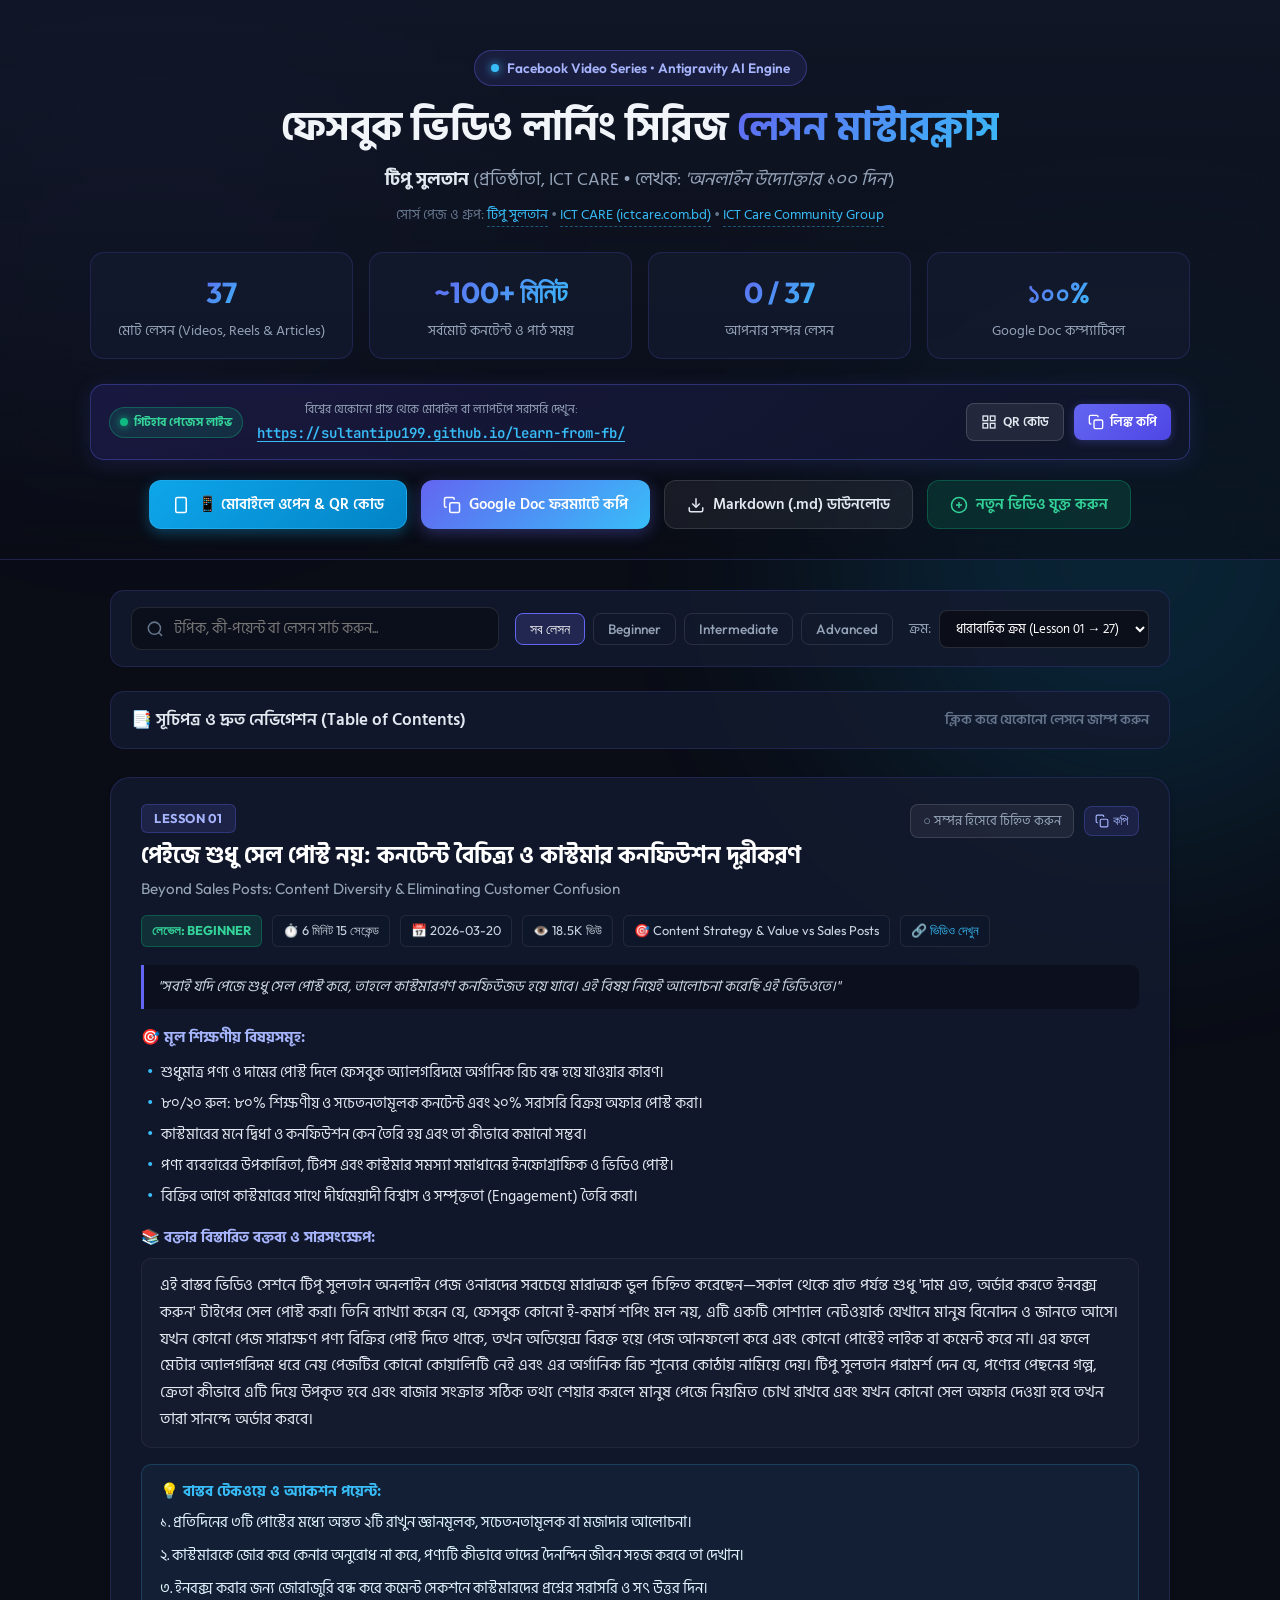
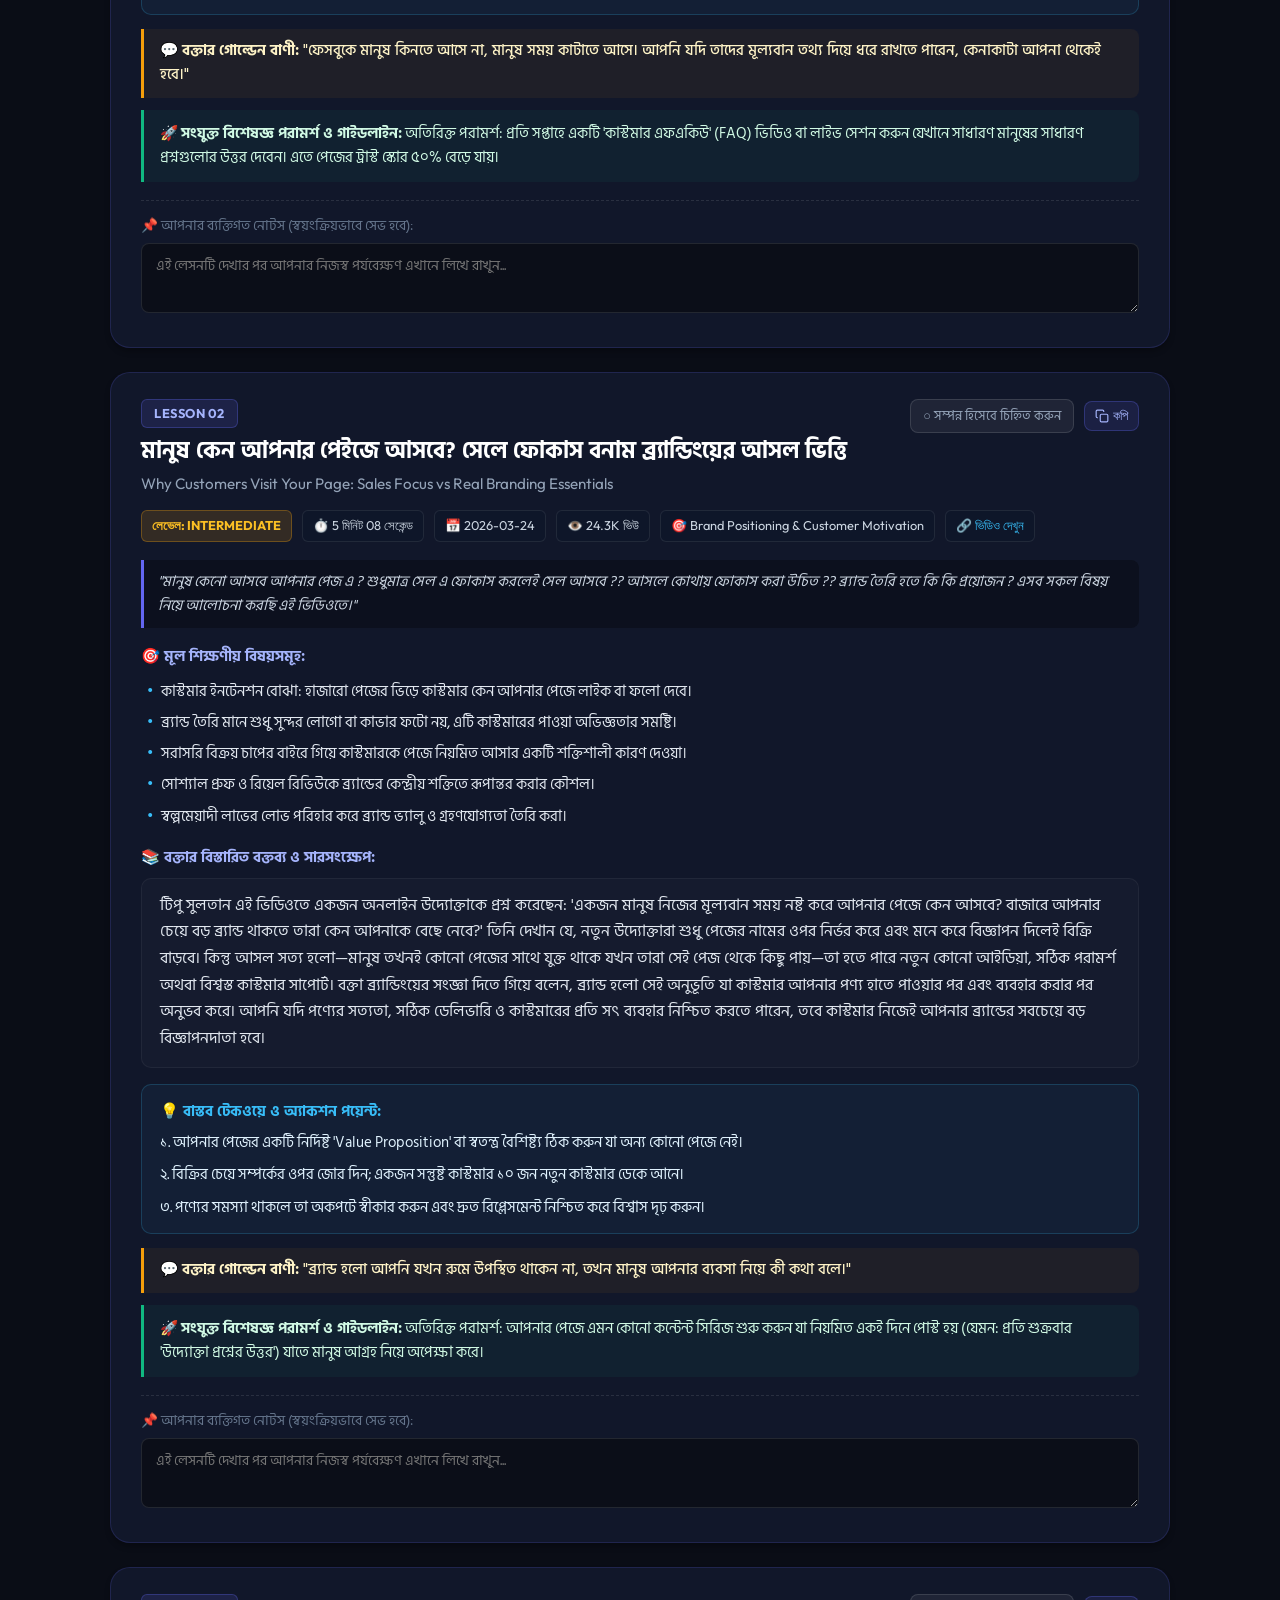
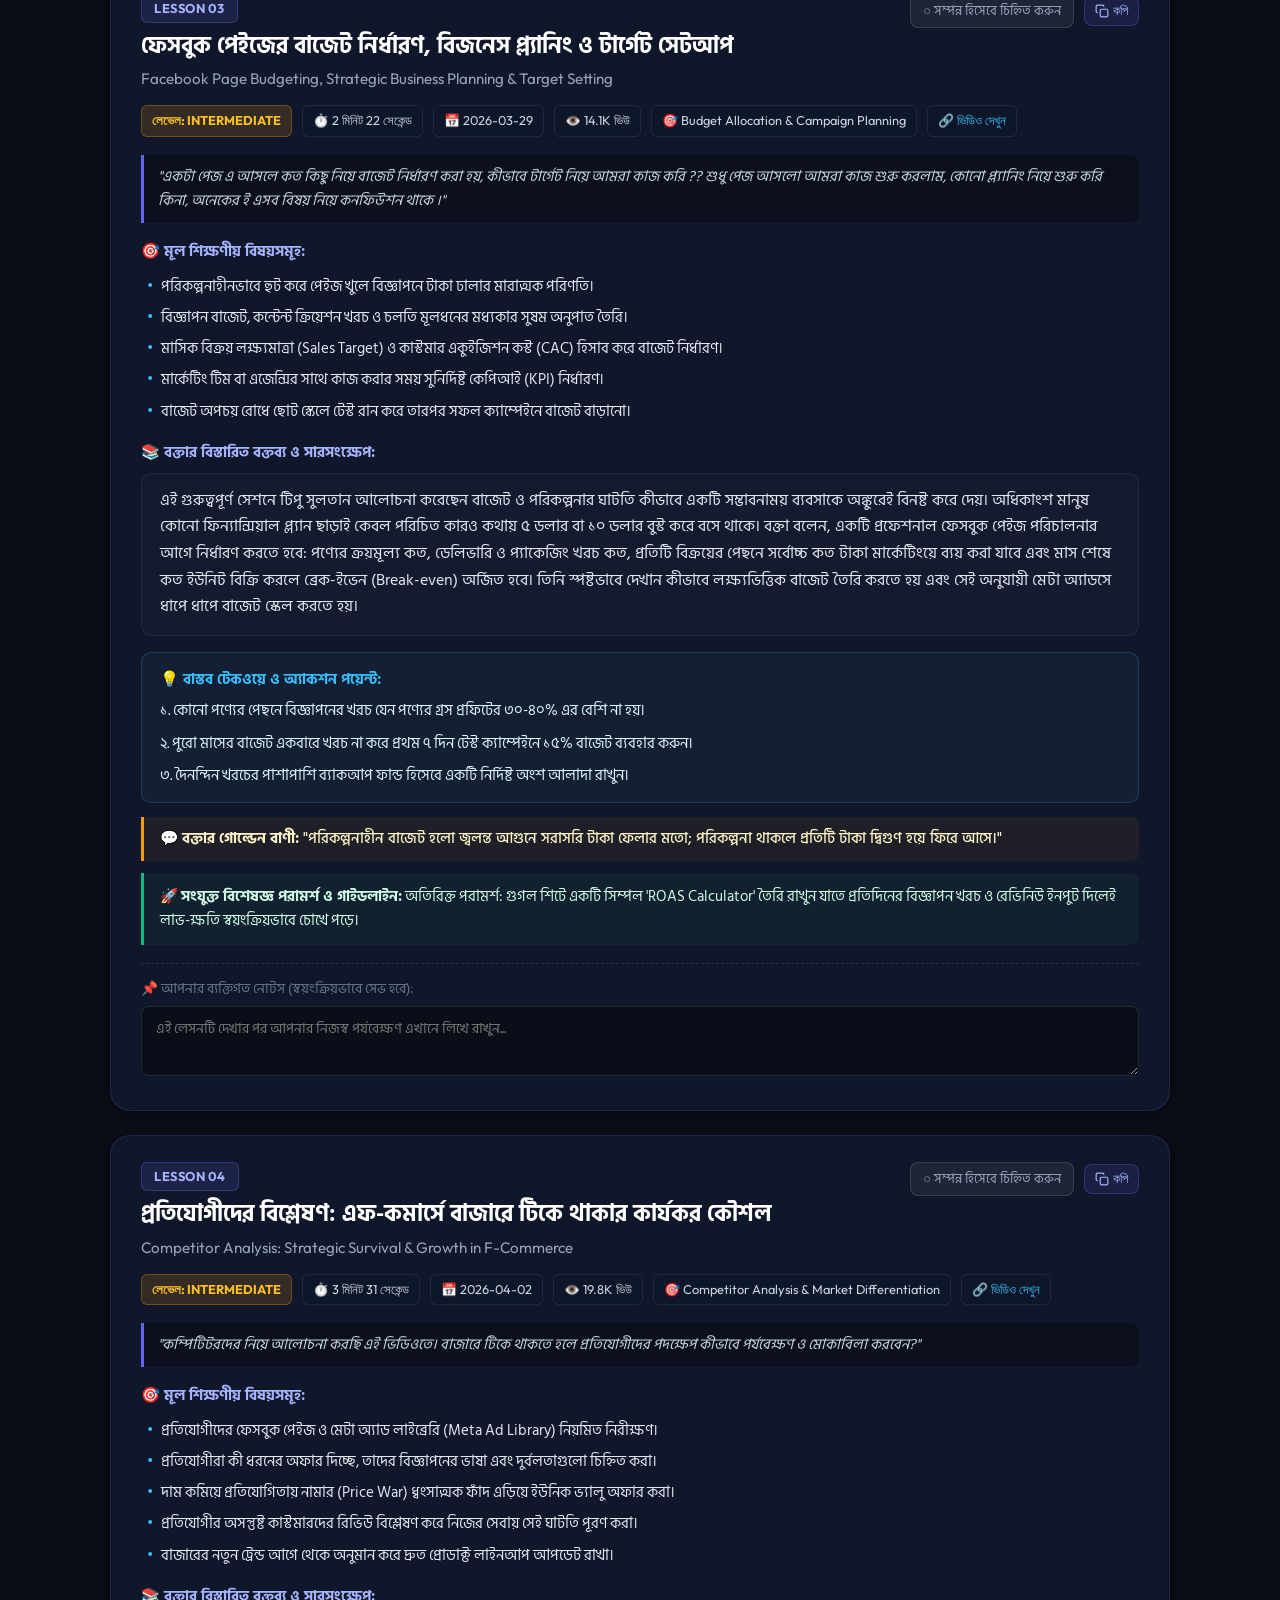
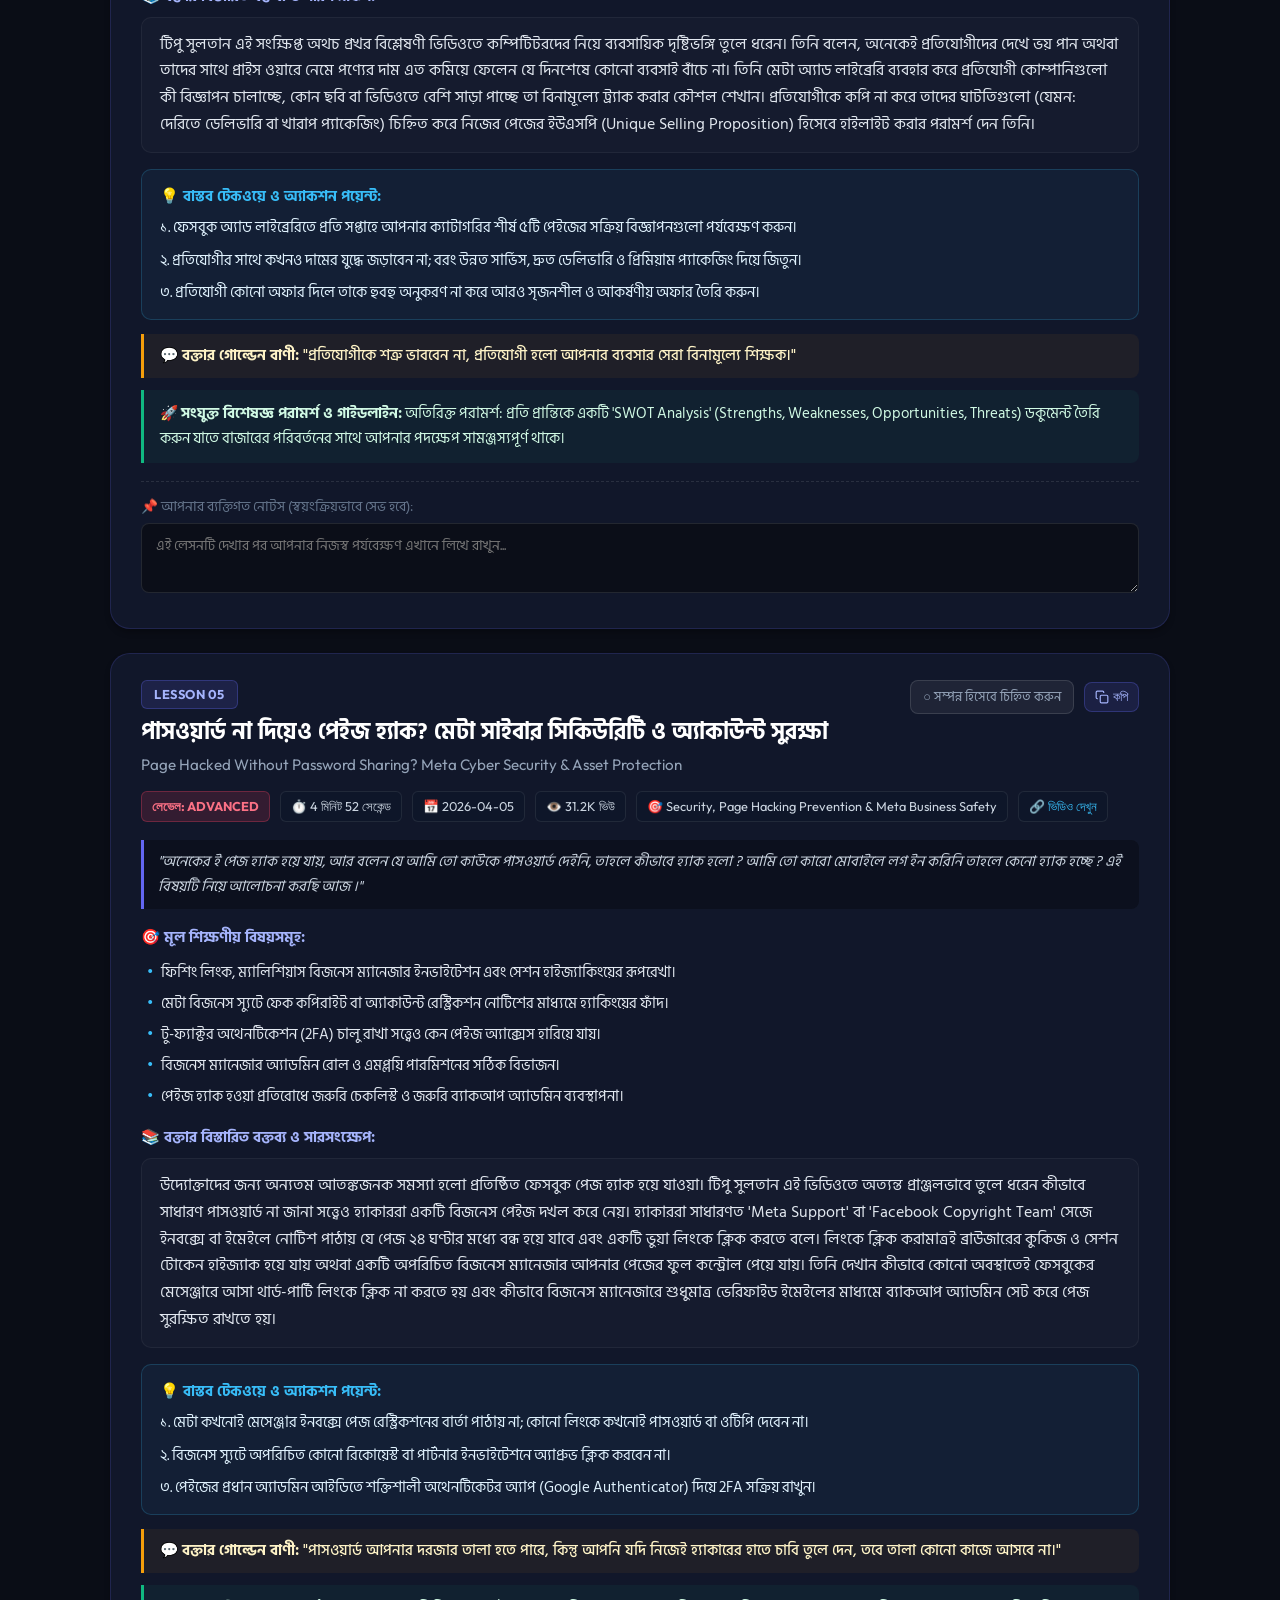
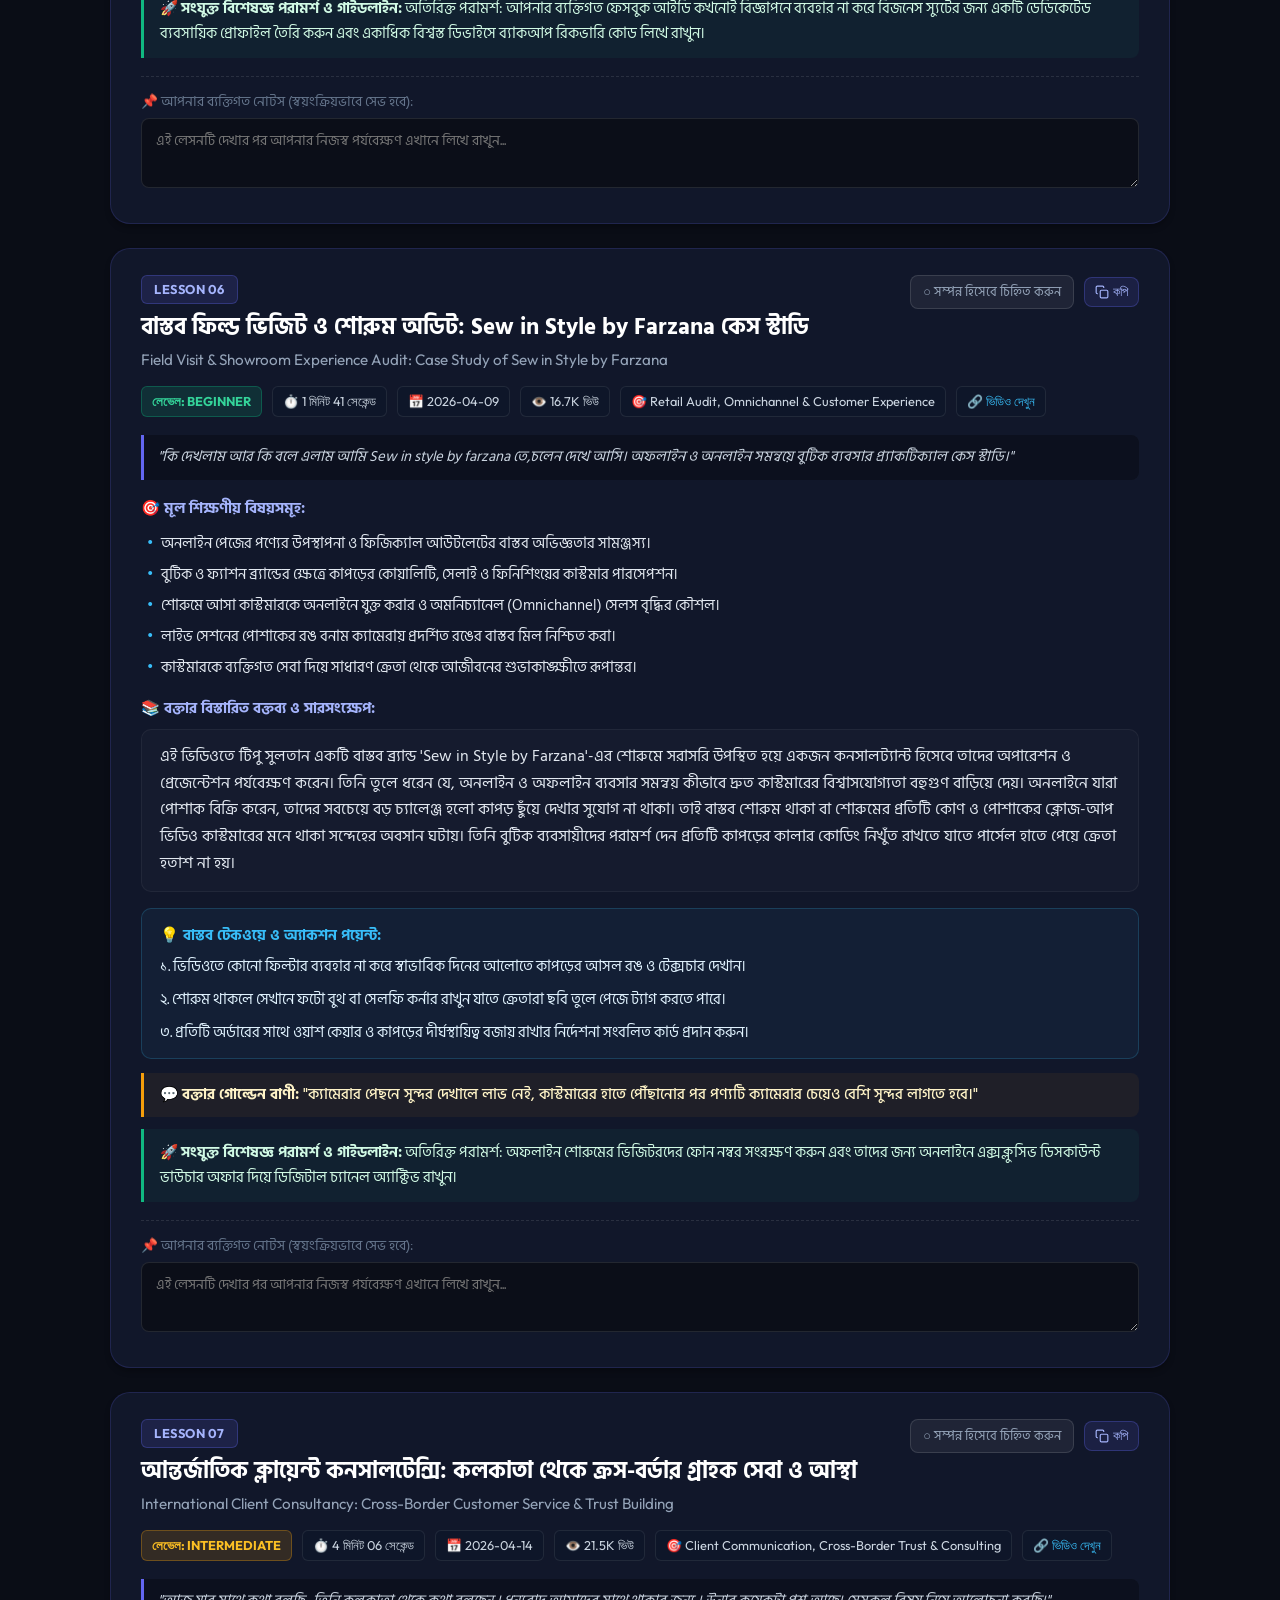
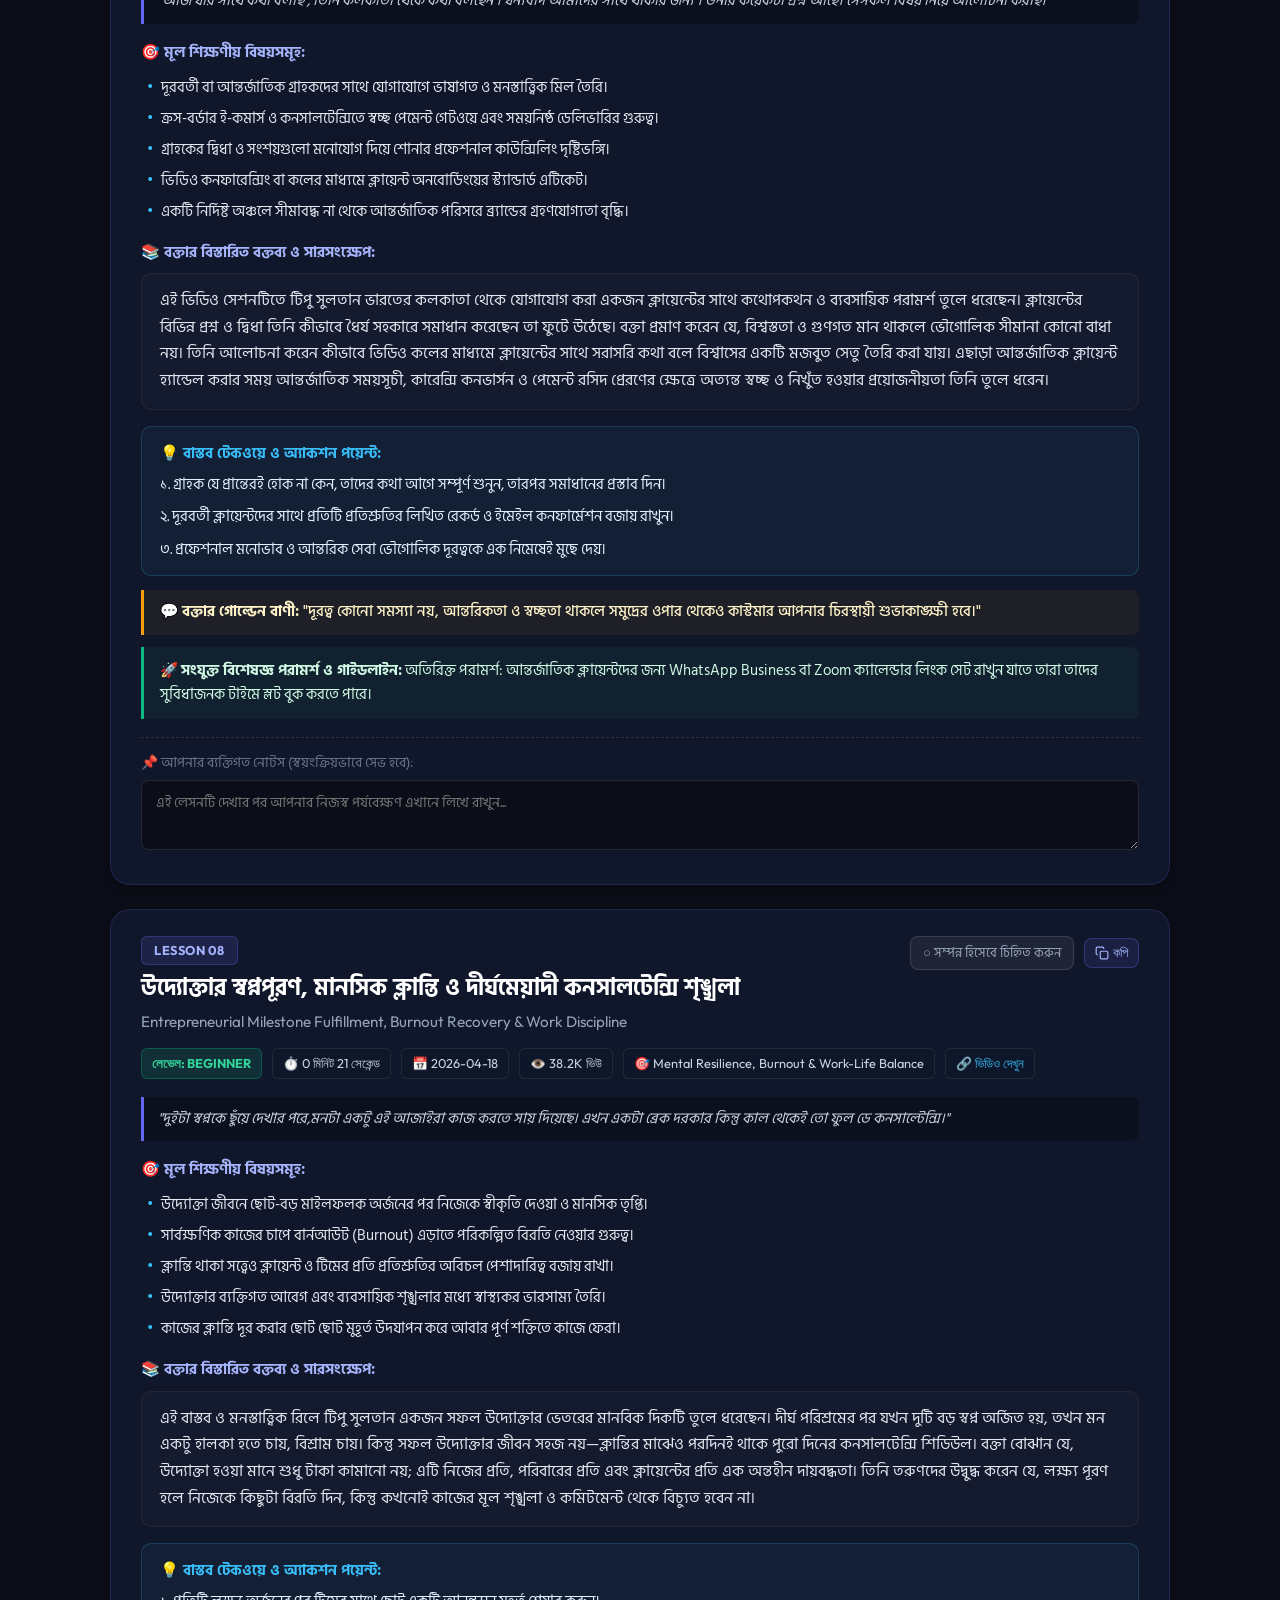
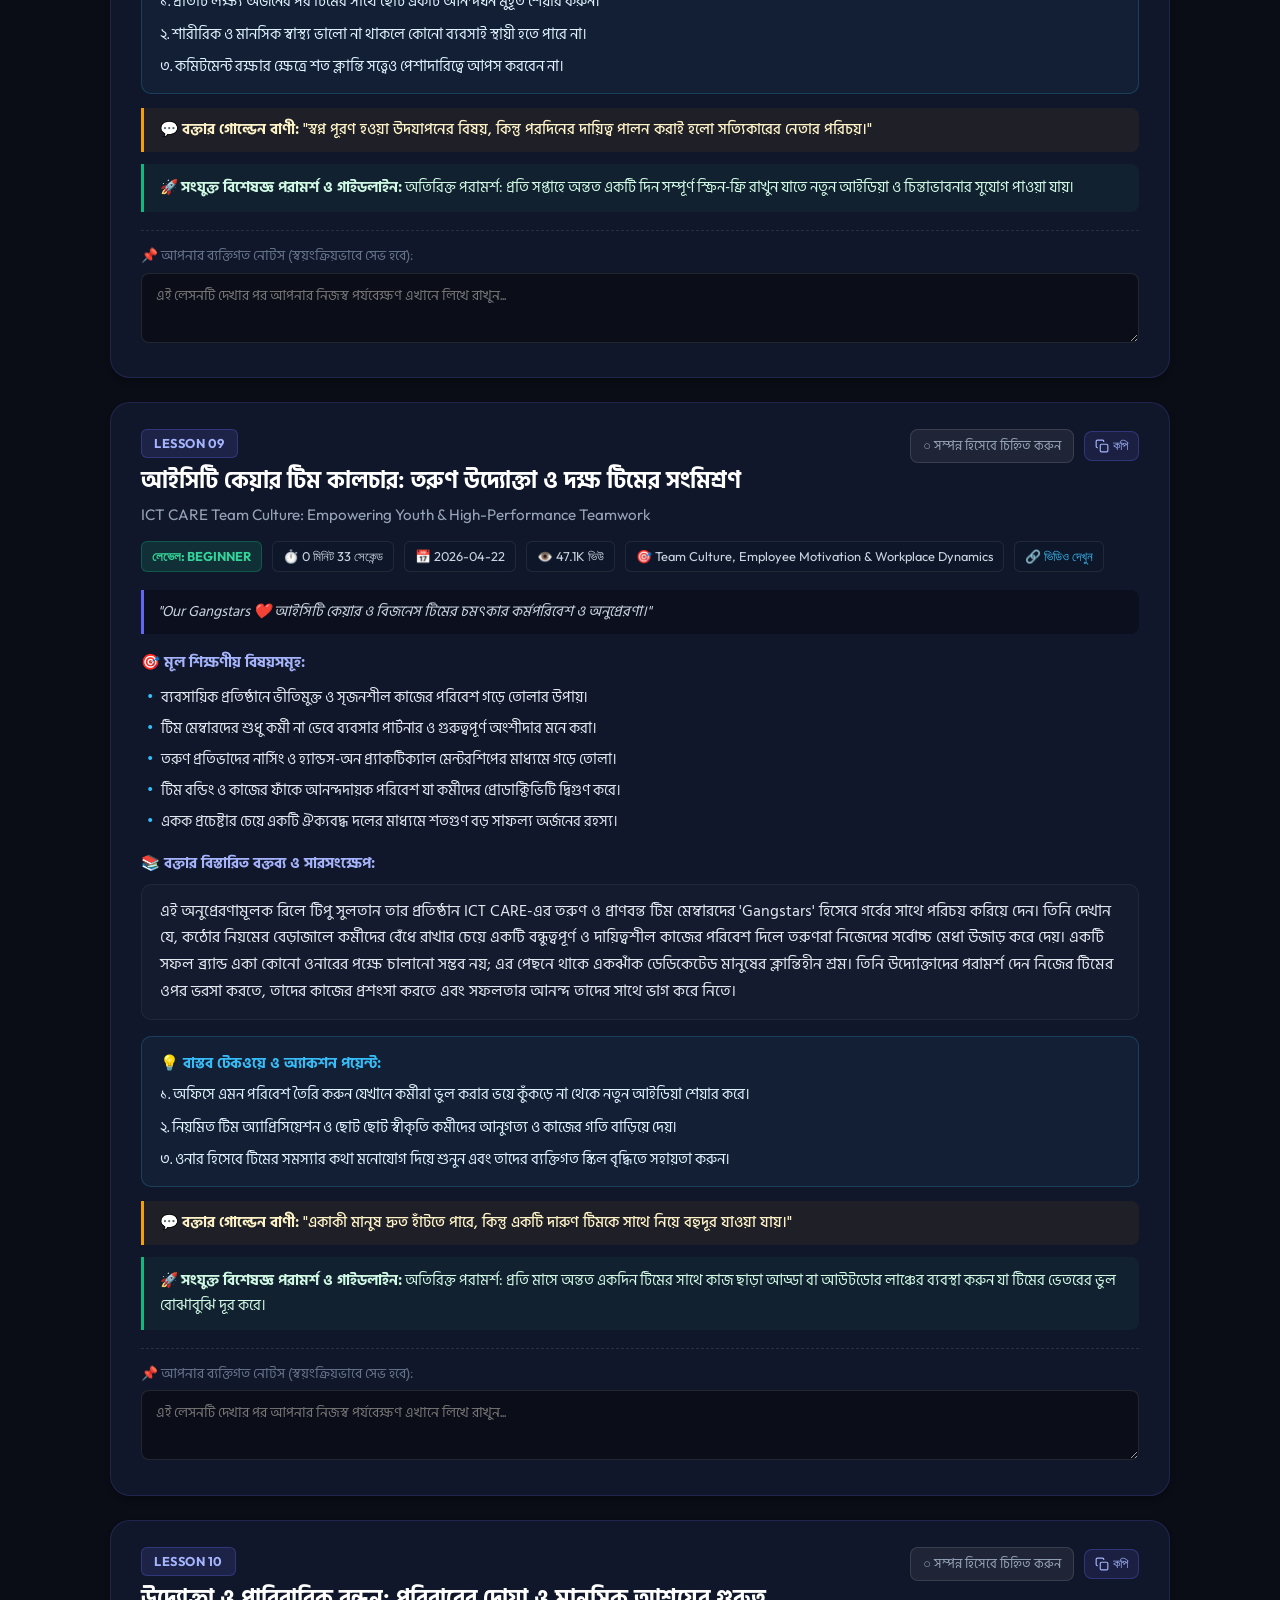
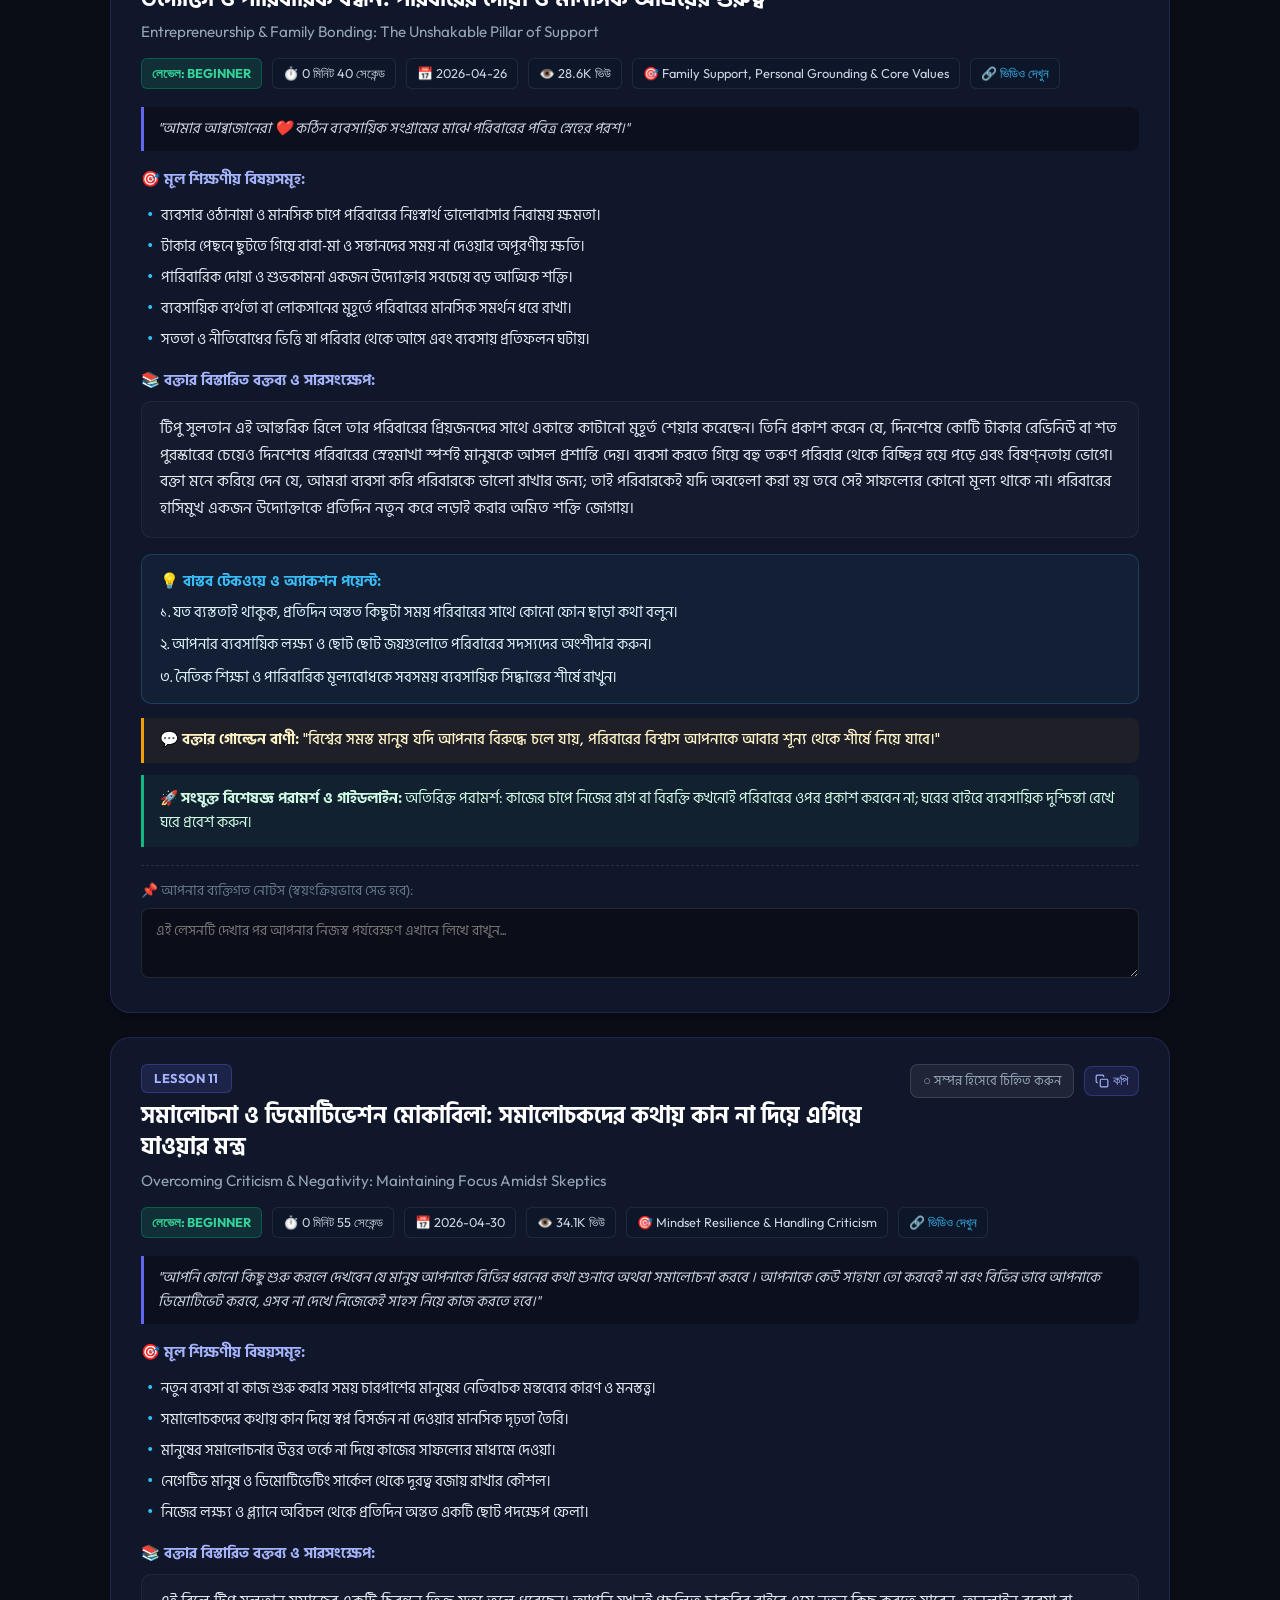
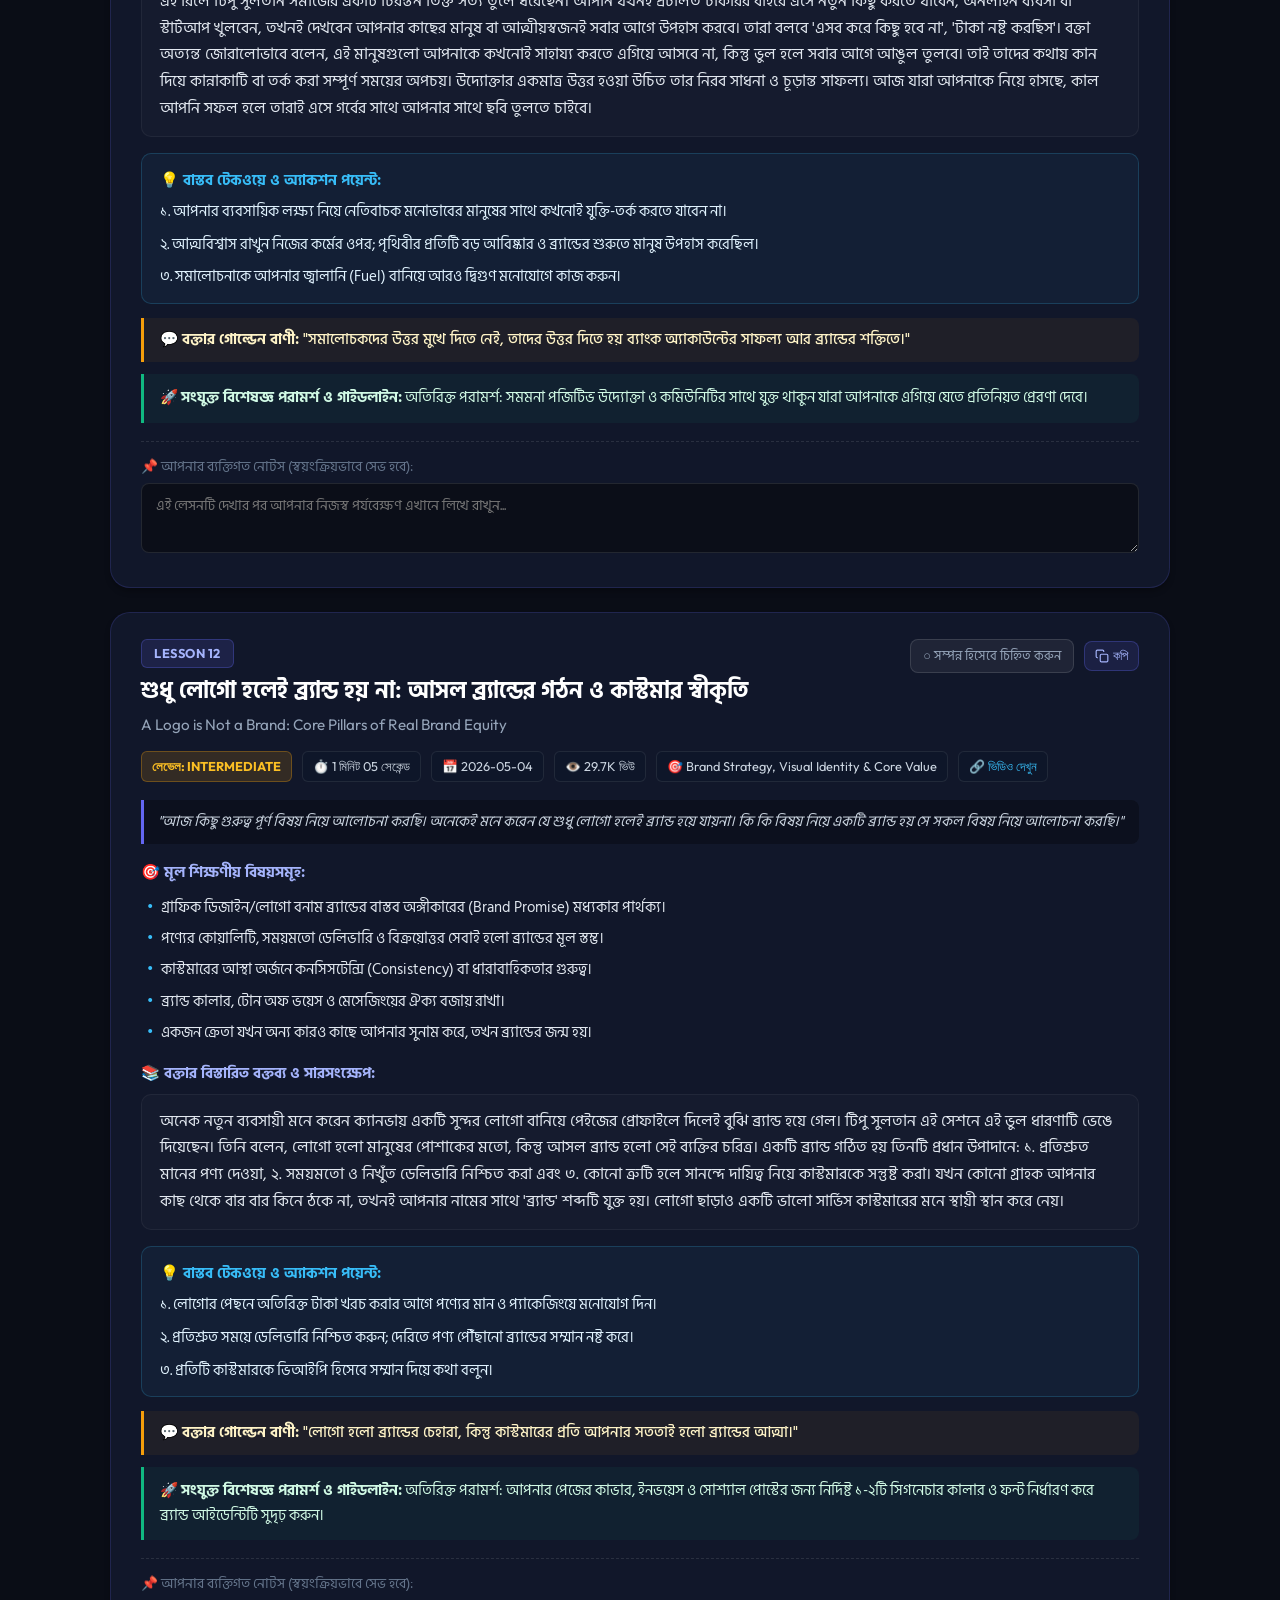
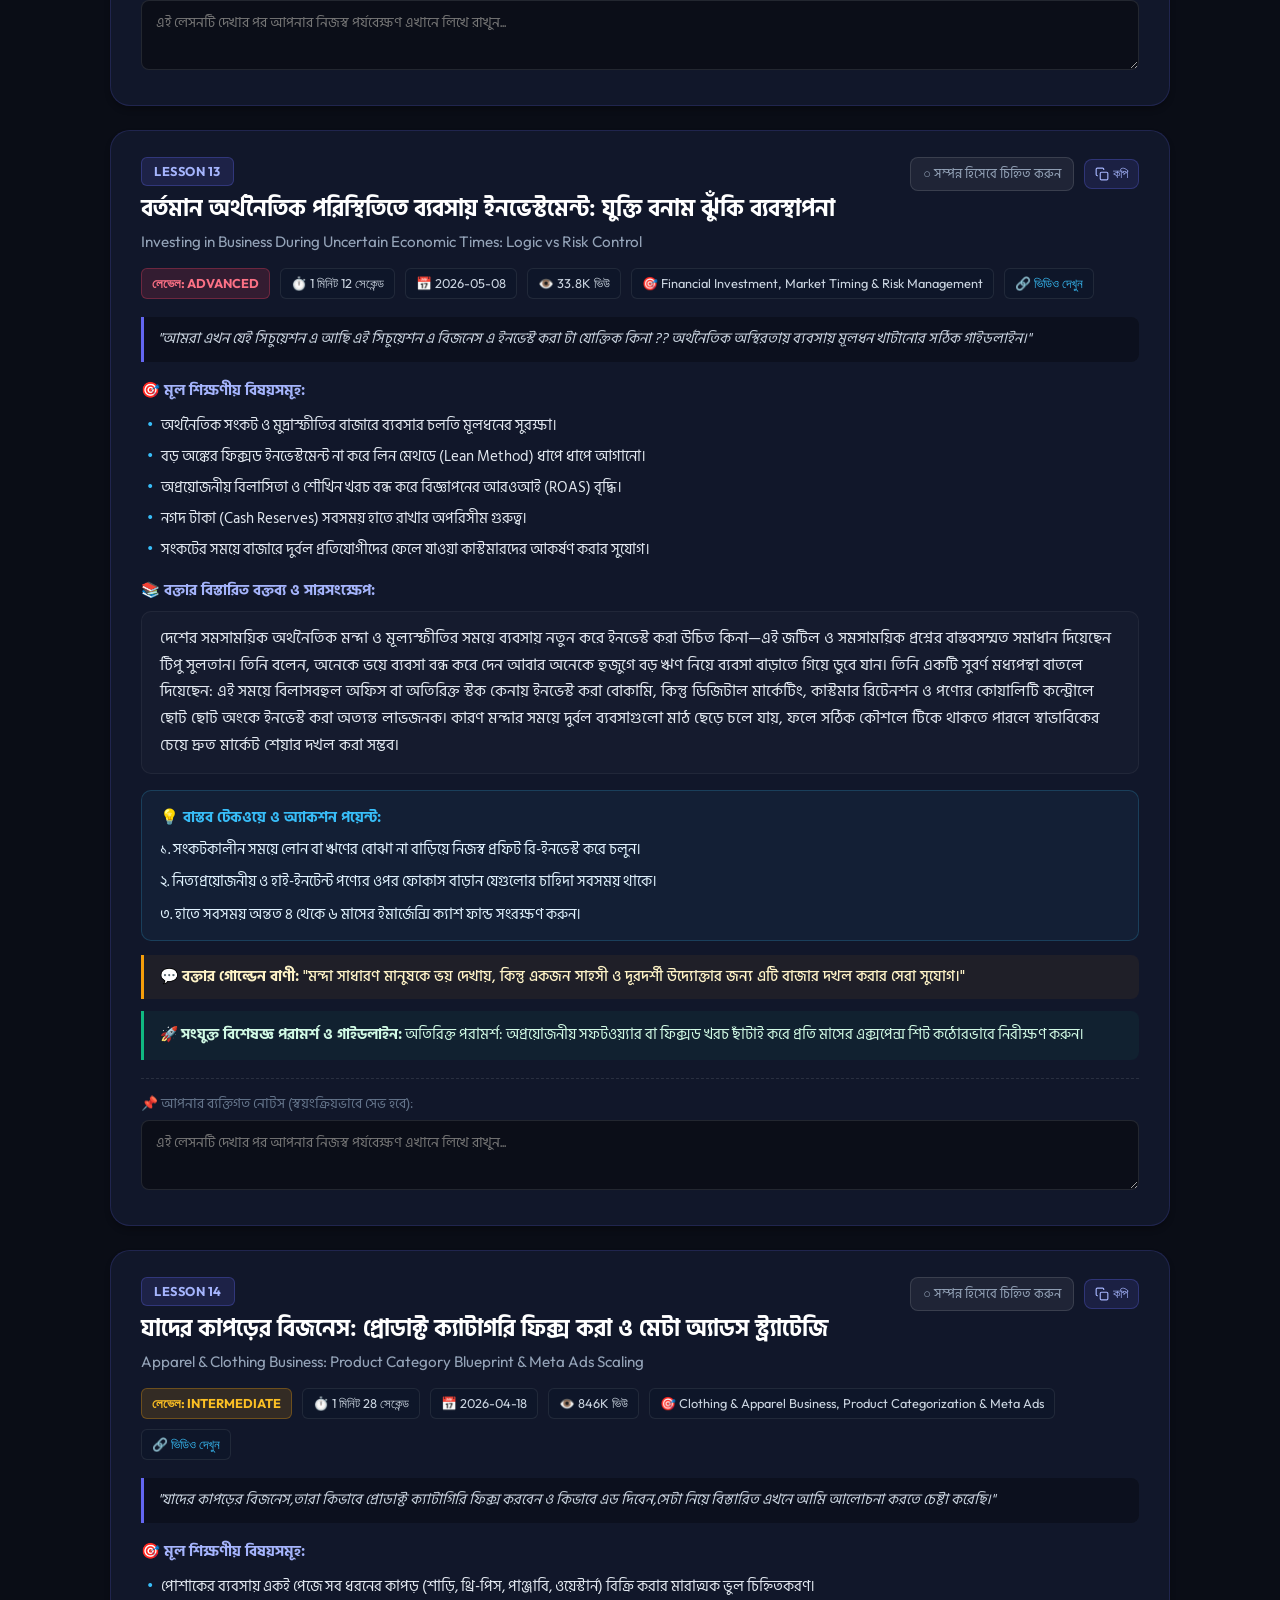
==== commit 29088952: "feat: enable worldwide access via GitHub Pages and update live dashboard links" ====
--- a/web_viewer/index.html
+++ b/web_viewer/index.html
@@ -56,12 +56,12 @@
       <div class="mobile-access-banner" id="mobile-banner">
         <div class="mobile-banner-left">
           <span class="mobile-badge-live">
-            <span class="live-dot"></span> মোবাইল লিঙ্ক লাইভ
+            <span class="live-dot"></span> গিটহাব পেজেস লাইভ
           </span>
           <div class="mobile-url-info">
-            <span class="url-label">ফোনে সরাসরি দেখতে লিঙ্কে ট্যাপ করুন বা কিউআর কোড স্ক্যান করুন:</span>
-            <a href="https://athletic-whom-investigations-helpful.trycloudflare.com" target="_blank" rel="noopener" class="mobile-url-link" id="banner-public-link">
-              https://athletic-whom-investigations-helpful.trycloudflare.com
+            <span class="url-label">বিশ্বের যেকোনো প্রান্ত থেকে মোবাইল বা ল্যাপটপে সরাসরি দেখুন:</span>
+            <a href="https://sultantipu199.github.io/learn-from-fb/" target="_blank" rel="noopener" class="mobile-url-link" id="banner-public-link">
+              https://sultantipu199.github.io/learn-from-fb/
             </a>
           </div>
         </div>
@@ -70,9 +70,12 @@
             <svg width="16" height="16" viewBox="0 0 24 24" fill="none" stroke="currentColor" stroke-width="2"><rect x="3" y="3" width="7" height="7"></rect><rect x="14" y="3" width="7" height="7"></rect><rect x="14" y="14" width="7" height="7"></rect><rect x="3" y="14" width="7" height="7"></rect></svg>
             QR কোড
           </button>
-          <button id="btn-banner-copy" class="btn-banner btn-banner-copy" title="মোবাইল লিঙ্ক কপি করুন">
+          <button id="btn-banner-copy" class="btn-banner btn-banner-copy" title="লাইভ লিঙ্ক কপি করুন">
             <svg width="16" height="16" viewBox="0 0 24 24" fill="none" stroke="currentColor" stroke-width="2"><rect x="9" y="9" width="13" height="13" rx="2" ry="2"></rect><path d="M5 15H4a2 2 0 0 1-2-2V4a2 2 0 0 1 2-2h9a2 2 0 0 1 2 2v1"></path></svg>
             লিঙ্ক কপি
+          </button>
+        </div>
+      </div>
           </button>
         </div>
       </div>
@@ -195,14 +198,14 @@
         <p class="qr-instruction">আপনার ফোনের ক্যামেরা অ্যাপ অন করে নিচের <strong>QR কোডটি স্ক্যান করুন</strong> অথবা সরাসরি ব্রাউজারে লিঙ্কটি ওপেন করুন:</p>
         
         <div class="qr-image-wrapper">
-          <img id="qr-code-img" src="mobile_qr.png" onerror="this.src='https://api.qrserver.com/v1/create-qr-code/?size=240x240&data=https%3A%2F%2Fathletic-whom-investigations-helpful.trycloudflare.com'" alt="Mobile Access QR Code" class="qr-img">
+          <img id="qr-code-img" src="mobile_qr.png" onerror="this.src='https://api.qrserver.com/v1/create-qr-code/?size=240x240&data=https%3A%2F%2Fsultantipu199.github.io%2Flearn-from-fb%2F'" alt="Mobile Access QR Code" class="qr-img">
           <div class="qr-scan-badge">⚡ Instant Scan & Open</div>
         </div>
 
         <div class="mobile-link-box">
-          <label>🌐 পাবলিক মোবাইল লিঙ্ক (যেকোনো সিম / ওয়াইফাই):</label>
+          <label>🌍 বিশ্বব্যাপী লাইভ লিঙ্ক (GitHub Pages):</label>
           <div class="copy-input-group">
-            <input type="text" id="mobile-public-url-input" readonly value="https://athletic-whom-investigations-helpful.trycloudflare.com">
+            <input type="text" id="mobile-public-url-input" readonly value="https://sultantipu199.github.io/learn-from-fb/">
             <button id="btn-copy-mobile-public" class="btn btn-primary btn-sm">কপি</button>
           </div>
         </div>
